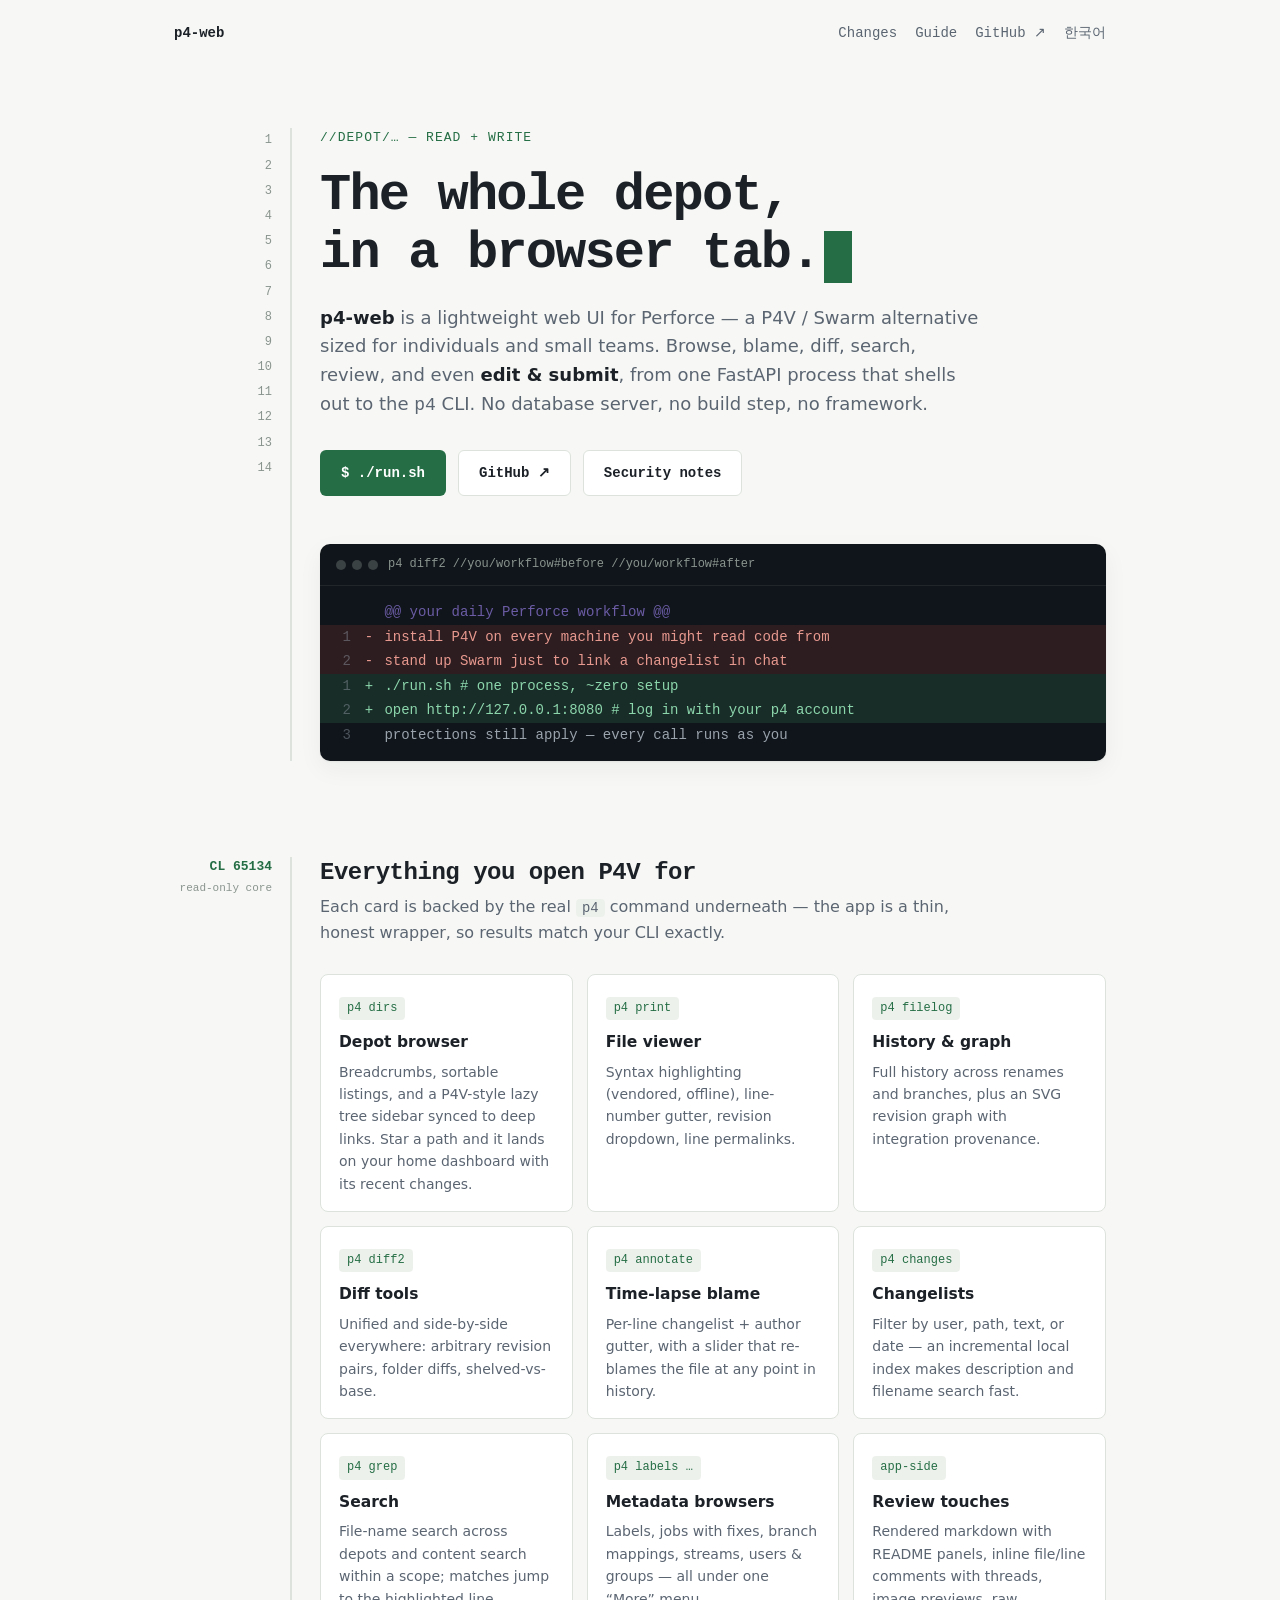
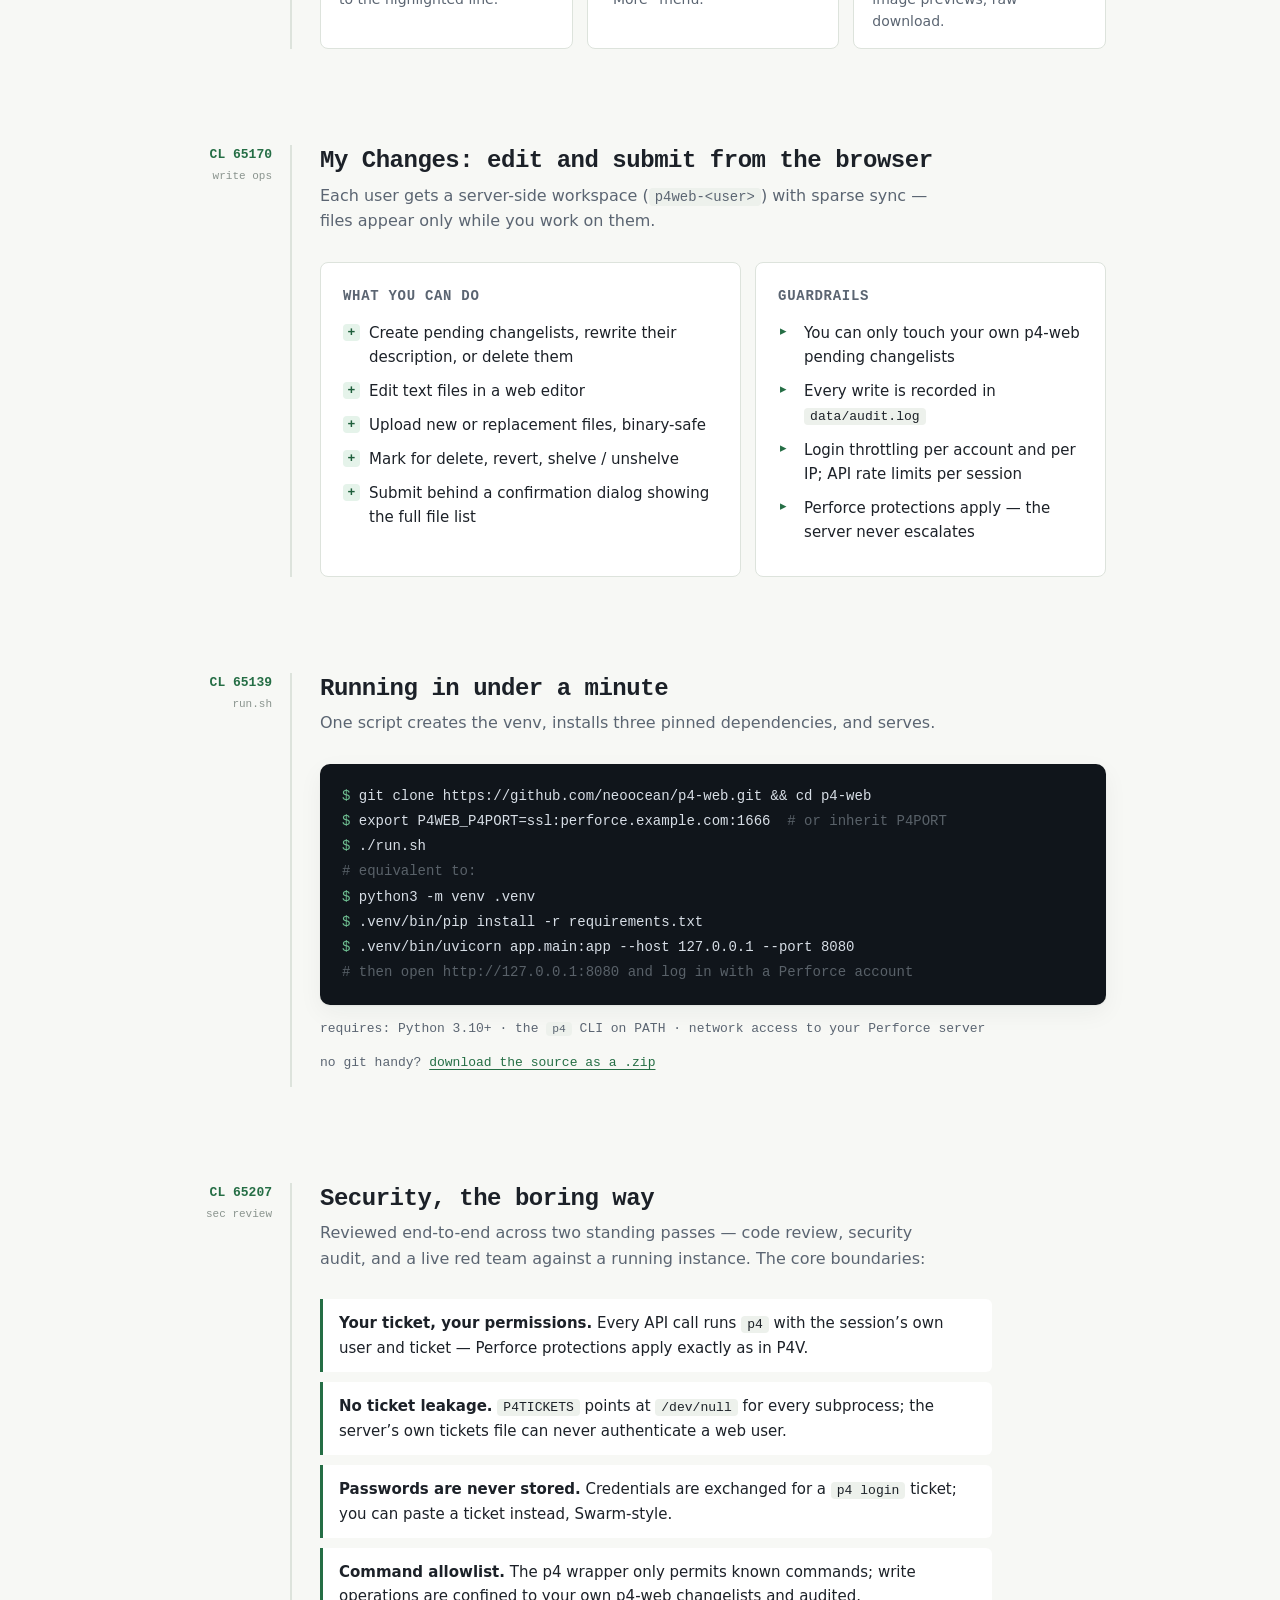
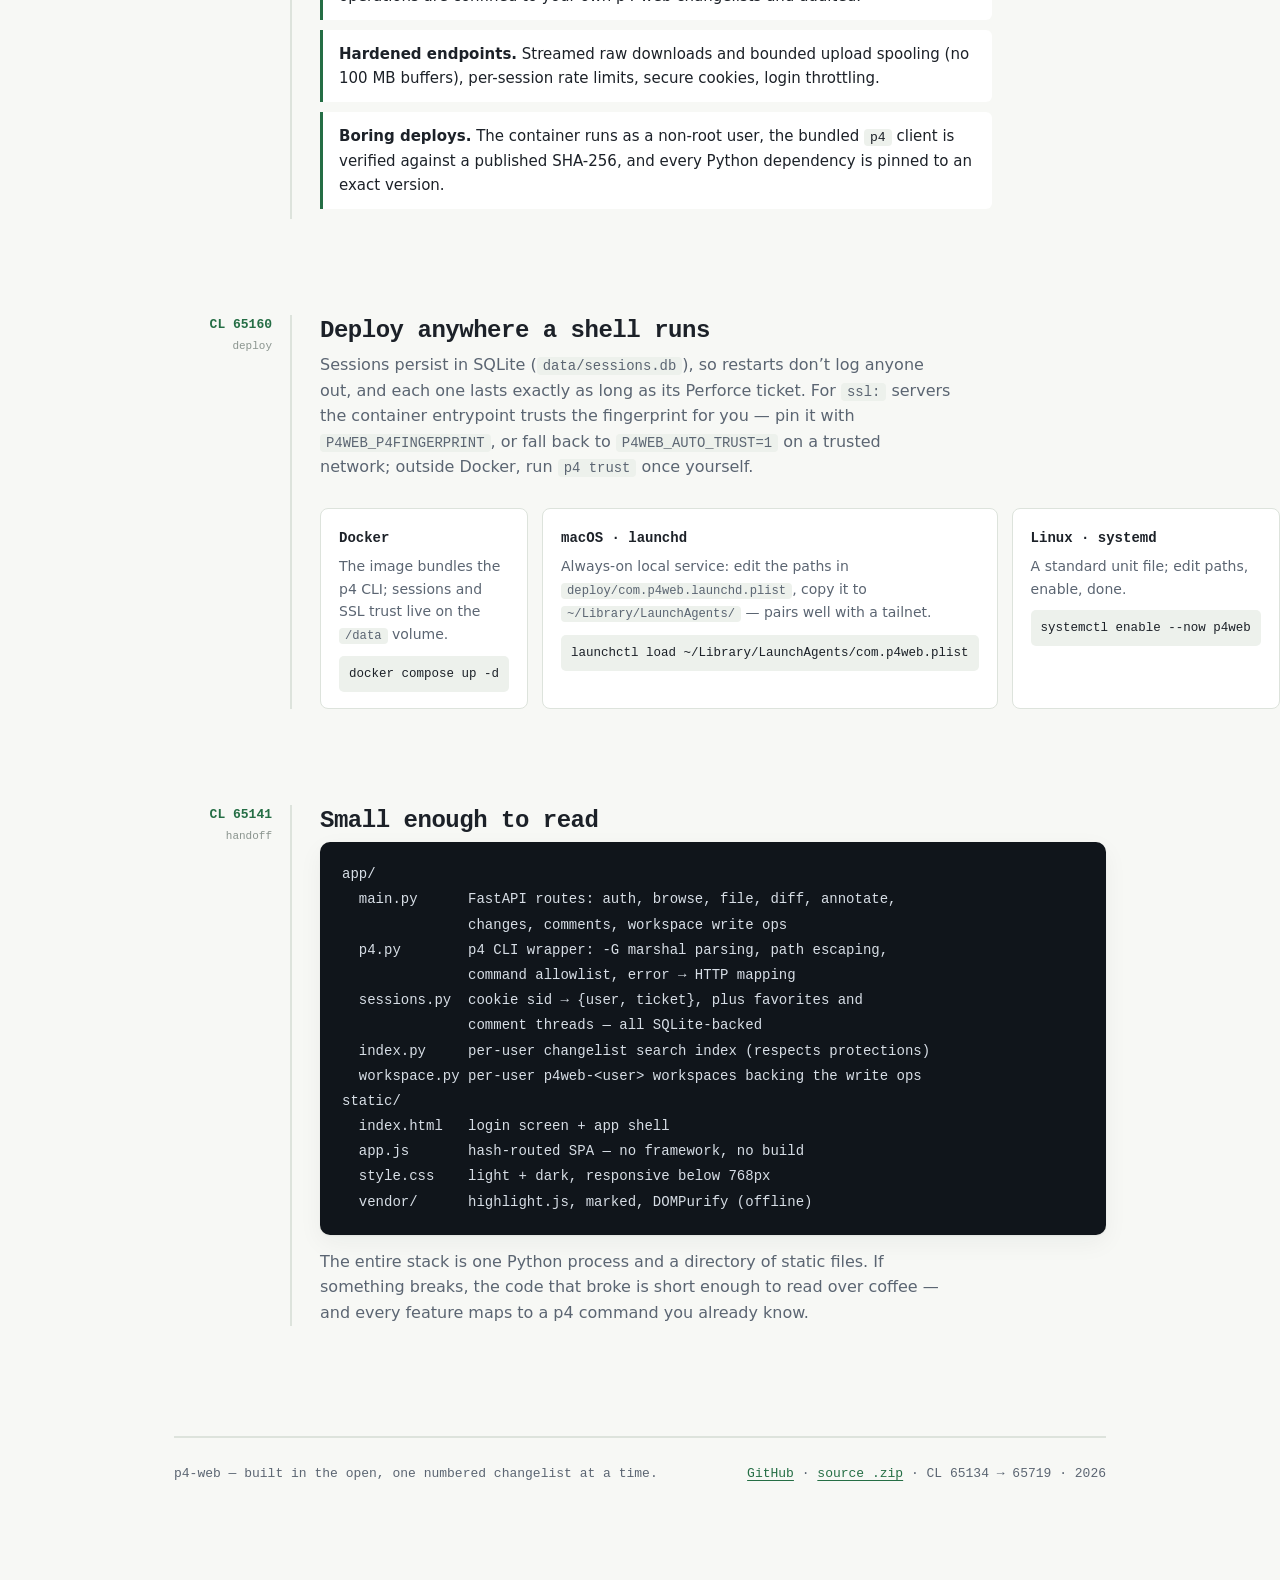
==== docs/index.html @ 72057f03 "Site: correct stale deployment and feature claims (p4 CL 65723) An audit of docs/ against the code f" ====
<!doctype html>
<html lang="en">
<head>
<meta charset="utf-8">
<meta name="viewport" content="width=device-width, initial-scale=1">
<meta name="description" content="p4-web: a lightweight read+write web UI for Perforce - a P4V / Swarm alternative for individuals and small teams.">
<title>p4-web — the whole depot in a browser tab</title>
<link rel="alternate" hreflang="en" href="https://p4-web.woojinkim.org/index.html">
<link rel="alternate" hreflang="ko" href="https://p4-web.woojinkim.org/ko/index.html">
<script>
(function () {
  var here = "en";
  var file = location.pathname.split("/").pop() || "index.html";
  var pref = null;
  try { pref = localStorage.getItem("p4webLang"); } catch (e) {}
  var nav = ((navigator.languages && navigator.languages[0]) || navigator.language || "").toLowerCase();
  var want = pref || (nav.indexOf("ko") === 0 ? "ko" : "en");
  if (want !== here) location.replace("./ko/" + file + location.hash);
  document.addEventListener("DOMContentLoaded", function () {
    var a = document.getElementById("lang-switch");
    if (a) a.addEventListener("click", function () {
      try { localStorage.setItem("p4webLang", a.dataset.lang); } catch (e) {}
    });
  });
})();
</script>
<style>
  :root {
    --bg: #F7F8F5;
    --panel: #FFFFFF;
    --panel-deep: #10151B;
    --panel-deep-ink: #D7DEE6;
    --ink: #1C2128;
    --muted: #5B6572;
    --faint: #8A948E;
    --line: #DDE3DC;
    --accent: #256E45;
    --accent-ink: #FFFFFF;
    --add-bg: #E5F3EA;
    --add-ink: #1E5E3B;
    --del-bg: #FBEAE8;
    --del-ink: #A33328;
    --hunk-ink: #6B5CA5;
    --chip-bg: #EDF1EC;
    --shadow: 0 1px 2px rgba(28,33,40,.06), 0 8px 24px rgba(28,33,40,.05);
    --mono: "SF Mono", "Cascadia Code", "JetBrains Mono", Menlo, Consolas, "Liberation Mono", monospace;
    --sans: system-ui, "Segoe UI", Roboto, "Helvetica Neue", Arial, sans-serif;
  }
  @media (prefers-color-scheme: dark) {
    :root {
      --bg: #12161B;
      --panel: #181E25;
      --panel-deep: #0C1015;
      --panel-deep-ink: #C9D2DB;
      --ink: #E6EAEE;
      --muted: #9AA6B2;
      --faint: #6C7883;
      --line: #29323C;
      --accent: #52B383;
      --accent-ink: #0C1512;
      --add-bg: #17301F;
      --add-ink: #7CCB9F;
      --del-bg: #391D19;
      --del-ink: #E08A80;
      --hunk-ink: #A99BD6;
      --chip-bg: #1F2831;
      --shadow: 0 1px 2px rgba(0,0,0,.4), 0 8px 24px rgba(0,0,0,.35);
    }
  }
  :root[data-theme="light"] {
    --bg: #F7F8F5;
    --panel: #FFFFFF;
    --panel-deep: #10151B;
    --panel-deep-ink: #D7DEE6;
    --ink: #1C2128;
    --muted: #5B6572;
    --faint: #8A948E;
    --line: #DDE3DC;
    --accent: #256E45;
    --accent-ink: #FFFFFF;
    --add-bg: #E5F3EA;
    --add-ink: #1E5E3B;
    --del-bg: #FBEAE8;
    --del-ink: #A33328;
    --hunk-ink: #6B5CA5;
    --chip-bg: #EDF1EC;
    --shadow: 0 1px 2px rgba(28,33,40,.06), 0 8px 24px rgba(28,33,40,.05);
  }
  :root[data-theme="dark"] {
    --bg: #12161B;
    --panel: #181E25;
    --panel-deep: #0C1015;
    --panel-deep-ink: #C9D2DB;
    --ink: #E6EAEE;
    --muted: #9AA6B2;
    --faint: #6C7883;
    --line: #29323C;
    --accent: #52B383;
    --accent-ink: #0C1512;
    --add-bg: #17301F;
    --add-ink: #7CCB9F;
    --del-bg: #391D19;
    --del-ink: #E08A80;
    --hunk-ink: #A99BD6;
    --chip-bg: #1F2831;
    --shadow: 0 1px 2px rgba(0,0,0,.4), 0 8px 24px rgba(0,0,0,.35);
  }

  * { box-sizing: border-box; }
  html { scroll-behavior: smooth; }
  @media (prefers-reduced-motion: reduce) {
    html { scroll-behavior: auto; }
    * { transition: none !important; animation: none !important; }
  }
  body {
    margin: 0;
    background: var(--bg);
    color: var(--ink);
    font-family: var(--sans);
    font-size: 16px;
    line-height: 1.6;
    -webkit-font-smoothing: antialiased;
  }
  a { color: var(--accent); text-decoration-thickness: 1px; text-underline-offset: 3px; }
  a:focus-visible, button:focus-visible {
    outline: 2px solid var(--accent);
    outline-offset: 3px;
    border-radius: 2px;
  }
  code, pre, .mono { font-family: var(--mono); }

  .page {
    max-width: 980px;
    margin: 0 auto;
    padding: 0 24px 96px;
  }

  /* ---- site nav ---- */
  .sitenav {
    display: flex;
    justify-content: space-between;
    align-items: baseline;
    gap: 16px;
    padding: 22px 0 0;
    font-family: var(--mono);
    font-size: 14px;
  }
  .sitenav .brand { font-weight: 700; color: var(--ink); text-decoration: none; }
  .sitenav-links { display: flex; gap: 18px; flex-wrap: wrap; }
  .sitenav-links a { color: var(--muted); text-decoration: none; }
  .sitenav-links a:hover { color: var(--accent); }

  /* ---- section scaffold: CL gutter + content, like a file view ---- */
  section.cl {
    display: grid;
    grid-template-columns: 118px 1fr;
    gap: 28px;
    margin-top: 96px;
  }
  .gutter {
    border-right: 2px solid var(--line);
    padding-right: 18px;
    text-align: right;
  }
  .gutter .clno {
    font-family: var(--mono);
    font-size: 13px;
    color: var(--accent);
    font-weight: 600;
    white-space: nowrap;
  }
  .gutter .clmeta {
    font-family: var(--mono);
    font-size: 11px;
    color: var(--faint);
    margin-top: 2px;
    white-space: nowrap;
  }
  .content { min-width: 0; }
  h2 {
    font-family: var(--mono);
    font-size: 24px;
    line-height: 1.3;
    letter-spacing: -0.02em;
    margin: 0 0 6px;
    text-wrap: balance;
  }
  .kicker {
    color: var(--muted);
    max-width: 62ch;
    margin: 0 0 28px;
  }
  @media (max-width: 720px) {
    section.cl { grid-template-columns: 1fr; gap: 10px; margin-top: 72px; }
    .gutter {
      border-right: 0;
      border-bottom: 2px solid var(--line);
      padding: 0 0 8px;
      text-align: left;
      display: flex;
      gap: 12px;
      align-items: baseline;
    }
    .gutter .clmeta { margin-top: 0; }
  }

  /* ---- hero ---- */
  header.hero {
    padding-top: 84px;
    display: grid;
    grid-template-columns: 118px 1fr;
    gap: 28px;
  }
  header.hero > div { min-width: 0; }
  @media (max-width: 720px) {
    header.hero { grid-template-columns: 1fr; padding-top: 56px; }
    .hero-gutter { display: none; }
  }
  .hero-gutter {
    border-right: 2px solid var(--line);
    padding-right: 18px;
    text-align: right;
    font-family: var(--mono);
    font-size: 12px;
    color: var(--faint);
    line-height: 2.1;
    user-select: none;
  }
  .eyebrow {
    font-family: var(--mono);
    font-size: 13px;
    letter-spacing: 0.08em;
    text-transform: uppercase;
    color: var(--accent);
    margin: 0 0 18px;
  }
  h1 {
    font-family: var(--mono);
    font-weight: 700;
    font-size: clamp(30px, 5.4vw, 52px);
    line-height: 1.12;
    letter-spacing: -0.035em;
    margin: 0 0 20px;
    text-wrap: balance;
  }
  h1 .cursor {
    display: inline-block;
    width: 0.55em;
    height: 1em;
    background: var(--accent);
    vertical-align: text-bottom;
    margin-left: 4px;
    animation: blink 1.2s steps(1) infinite;
  }
  @keyframes blink { 50% { opacity: 0; } }
  .lede {
    font-size: 18px;
    color: var(--muted);
    max-width: 58ch;
    margin: 0 0 30px;
  }
  .lede strong { color: var(--ink); font-weight: 600; }
  .cta-row { display: flex; gap: 12px; flex-wrap: wrap; margin-bottom: 48px; }
  .btn {
    display: inline-block;
    font-family: var(--mono);
    font-size: 14px;
    font-weight: 600;
    padding: 11px 20px;
    border-radius: 6px;
    text-decoration: none;
    border: 1.5px solid transparent;
    transition: transform .12s ease, box-shadow .12s ease;
  }
  .btn:hover { transform: translateY(-1px); box-shadow: var(--shadow); }
  .btn-primary { background: var(--accent); color: var(--accent-ink); }
  .btn-ghost { border-color: var(--line); color: var(--ink); background: var(--panel); }

  /* ---- diff panel (hero thesis) ---- */
  .diff-panel {
    background: var(--panel-deep);
    color: var(--panel-deep-ink);
    border-radius: 10px;
    box-shadow: var(--shadow);
    overflow: hidden;
    font-family: var(--mono);
    font-size: 14px;
    line-height: 1.75;
  }
  .diff-title {
    display: flex;
    align-items: center;
    gap: 10px;
    padding: 10px 16px;
    font-size: 12px;
    color: var(--faint);
    border-bottom: 1px solid rgba(255,255,255,.07);
  }
  .diff-title .dots { display: flex; gap: 6px; }
  .diff-title .dots span {
    width: 10px; height: 10px; border-radius: 50%;
    background: currentColor; opacity: .35;
  }
  .diff-body { padding: 14px 0; overflow-x: auto; }
  .diff-body .row {
    display: grid;
    grid-template-columns: 3.2em 1.4em 1fr;
    min-width: max-content;
    padding-right: 20px;
  }
  .diff-body .ln {
    color: rgba(150,160,170,.45);
    text-align: right;
    padding-right: 1em;
    user-select: none;
  }
  .diff-body .sign { user-select: none; }
  .row.hunk { color: var(--hunk-ink); }
  .row.hunk .ln { visibility: hidden; }
  .row.del { background: rgba(200,70,55,.16); color: #E8998F; }
  .row.add { background: rgba(70,180,120,.14); color: #8CD6AC; }
  .row.ctx { color: rgba(200,210,220,.75); }

  /* ---- feature grid ---- */
  .grid {
    display: grid;
    grid-template-columns: repeat(3, 1fr);
    gap: 14px;
  }
  @media (max-width: 860px) { .grid { grid-template-columns: repeat(2, 1fr); } }
  @media (max-width: 560px) { .grid { grid-template-columns: 1fr; } }
  .card {
    background: var(--panel);
    border: 1px solid var(--line);
    border-radius: 8px;
    padding: 18px 18px 16px;
    transition: transform .12s ease, box-shadow .12s ease;
  }
  .card:hover { transform: translateY(-2px); box-shadow: var(--shadow); }
  .card .cmd {
    font-family: var(--mono);
    font-size: 12px;
    color: var(--accent);
    background: var(--chip-bg);
    display: inline-block;
    padding: 2px 8px;
    border-radius: 4px;
    margin-bottom: 10px;
  }
  .card h3 { font-size: 15.5px; margin: 0 0 6px; font-weight: 650; }
  .card p { font-size: 14px; color: var(--muted); margin: 0; }

  /* ---- write ops split ---- */
  .split {
    display: grid;
    grid-template-columns: 1.2fr 1fr;
    gap: 14px;
    align-items: stretch;
  }
  @media (max-width: 720px) { .split { grid-template-columns: 1fr; } }
  .pane {
    background: var(--panel);
    border: 1px solid var(--line);
    border-radius: 8px;
    padding: 22px;
  }
  .pane h3 {
    font-family: var(--mono);
    font-size: 14px;
    letter-spacing: 0.05em;
    text-transform: uppercase;
    color: var(--muted);
    margin: 0 0 14px;
  }
  ul.checks, ul.locks { list-style: none; margin: 0; padding: 0; }
  ul.checks li, ul.locks li {
    padding-left: 26px;
    position: relative;
    margin-bottom: 10px;
    font-size: 15px;
  }
  ul.checks li::before {
    content: "+";
    position: absolute; left: 0; top: 0;
    font-family: var(--mono);
    font-weight: 700;
    color: var(--add-ink);
    background: var(--add-bg);
    width: 17px; height: 17px;
    border-radius: 4px;
    text-align: center;
    line-height: 17px;
    font-size: 13px;
    margin-top: 3px;
  }
  ul.locks li::before {
    content: "▸";
    position: absolute; left: 2px; top: 0;
    color: var(--accent);
    font-size: 13px;
  }
  ul.checks li code, ul.locks li code, .content p code, .sec-list li code {
    background: var(--chip-bg);
    padding: 1px 6px;
    border-radius: 4px;
    font-size: 0.87em;
  }

  /* ---- quickstart ---- */
  pre.term {
    background: var(--panel-deep);
    color: var(--panel-deep-ink);
    border-radius: 10px;
    box-shadow: var(--shadow);
    padding: 20px 22px;
    font-size: 14px;
    line-height: 1.8;
    overflow-x: auto;
    margin: 0 0 14px;
  }
  pre.term .p { color: #6FBF92; user-select: none; }
  pre.term .c { color: rgba(150,160,170,.55); }
  .reqline {
    font-family: var(--mono);
    font-size: 13px;
    color: var(--muted);
  }

  /* ---- security ---- */
  ul.sec-list { list-style: none; margin: 0; padding: 0; max-width: 66ch; }
  ul.sec-list li {
    border-left: 3px solid var(--accent);
    background: var(--panel);
    border-radius: 0 6px 6px 0;
    padding: 12px 16px;
    margin-bottom: 10px;
    font-size: 15px;
  }
  ul.sec-list li strong { font-weight: 650; }

  /* ---- deploy ---- */
  .deploy { display: grid; grid-template-columns: repeat(3, 1fr); gap: 14px; }
  @media (max-width: 720px) { .deploy { grid-template-columns: 1fr; } }
  .deploy .card h3 { font-family: var(--mono); font-size: 14px; }
  .deploy .card code.one {
    display: block;
    margin-top: 10px;
    background: var(--chip-bg);
    padding: 8px 10px;
    border-radius: 5px;
    font-size: 12.5px;
    overflow-x: auto;
    white-space: nowrap;
  }

  /* ---- architecture ---- */
  .arch-note { max-width: 62ch; color: var(--muted); margin: 14px 0 0; }

  /* ---- footer ---- */
  footer {
    margin-top: 110px;
    border-top: 2px solid var(--line);
    padding-top: 26px;
    display: flex;
    justify-content: space-between;
    gap: 16px;
    flex-wrap: wrap;
    font-family: var(--mono);
    font-size: 13px;
    color: var(--muted);
  }
</style>
<!-- Matomo -->
<script>
  var _paq = window._paq = window._paq || [];
  /* tracker methods like "setCustomDimension" should be called before "trackPageView" */
  _paq.push(['trackPageView']);
  _paq.push(['enableLinkTracking']);
  (function() {
    var u="//matomo.woojinkim.org/";
    _paq.push(['setTrackerUrl', u+'matomo.php']);
    _paq.push(['setSiteId', '11']);
    var d=document, g=d.createElement('script'), s=d.getElementsByTagName('script')[0];
    g.async=true; g.src=u+'matomo.js'; s.parentNode.insertBefore(g,s);
  })();
</script>
<!-- End Matomo Code -->
</head>
<body>

<div class="page">

  <nav class="sitenav">
    <a class="brand" href="./">p4-web</a>
    <span class="sitenav-links">
      <a href="./changes.html">Changes</a>
      <a href="./guide.html">Guide</a>
      <a href="https://github.com/neoocean/p4-web">GitHub&nbsp;↗</a>
      <a href="./ko/index.html" id="lang-switch" data-lang="ko" lang="ko" hreflang="ko">한국어</a>
    </span>
  </nav>

  <header class="hero">
    <div class="hero-gutter" aria-hidden="true">
      1<br>2<br>3<br>4<br>5<br>6<br>7<br>8<br>9<br>10<br>11<br>12<br>13<br>14
    </div>
    <div>
      <p class="eyebrow">//depot/… — read + write</p>
      <h1>The whole depot,<br>in a browser tab.<span class="cursor"></span></h1>
      <p class="lede">
        <strong>p4-web</strong> is a lightweight web UI for Perforce — a P4V / Swarm
        alternative sized for individuals and small teams. Browse, blame, diff,
        search, review, and even <strong>edit &amp; submit</strong>, from one FastAPI
        process that shells out to the <code>p4</code> CLI. No database server,
        no build step, no framework.
      </p>
      <div class="cta-row">
        <a class="btn btn-primary" href="#quickstart">$ ./run.sh</a>
        <a class="btn btn-ghost" href="https://github.com/neoocean/p4-web">GitHub&nbsp;↗</a>
        <a class="btn btn-ghost" href="#security">Security notes</a>
      </div>

      <div class="diff-panel" aria-label="Diff of your Perforce workflow, before and after p4-web">
        <div class="diff-title">
          <span class="dots"><span></span><span></span><span></span></span>
          p4 diff2 //you/workflow#before //you/workflow#after
        </div>
        <div class="diff-body">
          <div class="row hunk"><span class="ln">·</span><span class="sign"></span><span>@@ your daily Perforce workflow @@</span></div>
          <div class="row del"><span class="ln">1</span><span class="sign">-</span><span>install P4V on every machine you might read code from</span></div>
          <div class="row del"><span class="ln">2</span><span class="sign">-</span><span>stand up Swarm just to link a changelist in chat</span></div>
          <div class="row add"><span class="ln">1</span><span class="sign">+</span><span>./run.sh                      # one process, ~zero setup</span></div>
          <div class="row add"><span class="ln">2</span><span class="sign">+</span><span>open http://127.0.0.1:8080    # log in with your p4 account</span></div>
          <div class="row ctx"><span class="ln">3</span><span class="sign">&nbsp;</span><span>protections still apply — every call runs as you</span></div>
        </div>
      </div>
    </div>
  </header>

  <section class="cl" id="read">
    <div class="gutter">
      <div class="clno">CL 65134</div>
      <div class="clmeta">read-only core</div>
    </div>
    <div class="content">
      <h2>Everything you open P4V for</h2>
      <p class="kicker">Each card is backed by the real <code>p4</code> command underneath —
        the app is a thin, honest wrapper, so results match your CLI exactly.</p>
      <div class="grid">
        <div class="card"><span class="cmd">p4 dirs</span><h3>Depot browser</h3><p>Breadcrumbs, sortable listings, and a P4V-style lazy tree sidebar synced to deep links. Star a path and it lands on your home dashboard with its recent changes.</p></div>
        <div class="card"><span class="cmd">p4 print</span><h3>File viewer</h3><p>Syntax highlighting (vendored, offline), line-number gutter, revision dropdown, line permalinks.</p></div>
        <div class="card"><span class="cmd">p4 filelog</span><h3>History &amp; graph</h3><p>Full history across renames and branches, plus an SVG revision graph with integration provenance.</p></div>
        <div class="card"><span class="cmd">p4 diff2</span><h3>Diff tools</h3><p>Unified and side-by-side everywhere: arbitrary revision pairs, folder diffs, shelved-vs-base.</p></div>
        <div class="card"><span class="cmd">p4 annotate</span><h3>Time-lapse blame</h3><p>Per-line changelist + author gutter, with a slider that re-blames the file at any point in history.</p></div>
        <div class="card"><span class="cmd">p4 changes</span><h3>Changelists</h3><p>Filter by user, path, text, or date — an incremental local index makes description and filename search fast.</p></div>
        <div class="card"><span class="cmd">p4 grep</span><h3>Search</h3><p>File-name search across depots and content search within a scope; matches jump to the highlighted line.</p></div>
        <div class="card"><span class="cmd">p4 labels …</span><h3>Metadata browsers</h3><p>Labels, jobs with fixes, branch mappings, streams, users &amp; groups — all under one “More” menu.</p></div>
        <div class="card"><span class="cmd">app-side</span><h3>Review touches</h3><p>Rendered markdown with README panels, inline file/line comments with threads, image previews, raw download.</p></div>
      </div>
    </div>
  </section>

  <section class="cl" id="write">
    <div class="gutter">
      <div class="clno">CL 65170</div>
      <div class="clmeta">write ops</div>
    </div>
    <div class="content">
      <h2>My Changes: edit and submit from the browser</h2>
      <p class="kicker">Each user gets a server-side workspace (<code>p4web-&lt;user&gt;</code>) with
        sparse sync — files appear only while you work on them.</p>
      <div class="split">
        <div class="pane">
          <h3>What you can do</h3>
          <ul class="checks">
            <li>Create pending changelists, rewrite their description, or delete them</li>
            <li>Edit text files in a web editor</li>
            <li>Upload new or replacement files, binary-safe</li>
            <li>Mark for delete, revert, shelve / unshelve</li>
            <li>Submit behind a confirmation dialog showing the full file list</li>
          </ul>
        </div>
        <div class="pane">
          <h3>Guardrails</h3>
          <ul class="locks">
            <li>You can only touch your own p4-web pending changelists</li>
            <li>Every write is recorded in <code>data/audit.log</code></li>
            <li>Login throttling per account and per IP; API rate limits per session</li>
            <li>Perforce protections apply — the server never escalates</li>
          </ul>
        </div>
      </div>
    </div>
  </section>

  <section class="cl" id="quickstart">
    <div class="gutter">
      <div class="clno">CL 65139</div>
      <div class="clmeta">run.sh</div>
    </div>
    <div class="content">
      <h2>Running in under a minute</h2>
      <p class="kicker">One script creates the venv, installs three pinned dependencies, and serves.</p>
      <pre class="term"><span class="p">$</span> git clone https://github.com/neoocean/p4-web.git &amp;&amp; cd p4-web
<span class="p">$</span> export P4WEB_P4PORT=ssl:perforce.example.com:1666  <span class="c"># or inherit P4PORT</span>
<span class="p">$</span> ./run.sh
<span class="c"># equivalent to:</span>
<span class="p">$</span> python3 -m venv .venv
<span class="p">$</span> .venv/bin/pip install -r requirements.txt
<span class="p">$</span> .venv/bin/uvicorn app.main:app --host 127.0.0.1 --port 8080
<span class="c"># then open http://127.0.0.1:8080 and log in with a Perforce account</span></pre>
      <p class="reqline">requires: Python 3.10+ · the <code>p4</code> CLI on PATH · network access to your Perforce server</p>
      <p class="reqline">no git handy? <a href="https://github.com/neoocean/p4-web/archive/refs/heads/main.zip">download the source as a .zip</a></p>
    </div>
  </section>

  <section class="cl" id="security">
    <div class="gutter">
      <div class="clno">CL 65207</div>
      <div class="clmeta">sec review</div>
    </div>
    <div class="content">
      <h2>Security, the boring way</h2>
      <p class="kicker">Reviewed end-to-end across two standing passes — code review, security
        audit, and a live red team against a running instance. The core boundaries:</p>
      <ul class="sec-list">
        <li><strong>Your ticket, your permissions.</strong> Every API call runs <code>p4</code> with the session’s own user and ticket — Perforce protections apply exactly as in P4V.</li>
        <li><strong>No ticket leakage.</strong> <code>P4TICKETS</code> points at <code>/dev/null</code> for every subprocess; the server’s own tickets file can never authenticate a web user.</li>
        <li><strong>Passwords are never stored.</strong> Credentials are exchanged for a <code>p4 login</code> ticket; you can paste a ticket instead, Swarm-style.</li>
        <li><strong>Command allowlist.</strong> The p4 wrapper only permits known commands; write operations are confined to your own p4-web changelists and audited.</li>
        <li><strong>Hardened endpoints.</strong> Streamed raw downloads and bounded upload spooling (no 100&nbsp;MB buffers), per-session rate limits, secure cookies, login throttling.</li>
        <li><strong>Boring deploys.</strong> The container runs as a non-root user, the bundled <code>p4</code> client is verified against a published SHA-256, and every Python dependency is pinned to an exact version.</li>
      </ul>
    </div>
  </section>

  <section class="cl" id="deploy">
    <div class="gutter">
      <div class="clno">CL 65160</div>
      <div class="clmeta">deploy</div>
    </div>
    <div class="content">
      <h2>Deploy anywhere a shell runs</h2>
      <p class="kicker">Sessions persist in SQLite (<code>data/sessions.db</code>), so restarts
        don’t log anyone out, and each one lasts exactly as long as its Perforce
        ticket. For <code>ssl:</code> servers the container entrypoint trusts the
        fingerprint for you — pin it with <code>P4WEB_P4FINGERPRINT</code>, or fall
        back to <code>P4WEB_AUTO_TRUST=1</code> on a trusted network; outside Docker,
        run <code>p4 trust</code> once yourself.</p>
      <div class="deploy">
        <div class="card"><h3>Docker</h3><p>The image bundles the p4 CLI; sessions and SSL trust live on the <code>/data</code> volume.</p><code class="one">docker compose up -d</code></div>
        <div class="card"><h3>macOS · launchd</h3><p>Always-on local service: edit the paths in <code>deploy/com.p4web.launchd.plist</code>, copy it to <code>~/Library/LaunchAgents/</code> — pairs well with a tailnet.</p><code class="one">launchctl load ~/Library/LaunchAgents/com.p4web.plist</code></div>
        <div class="card"><h3>Linux · systemd</h3><p>A standard unit file; edit paths, enable, done.</p><code class="one">systemctl enable --now p4web</code></div>
      </div>
    </div>
  </section>

  <section class="cl" id="arch">
    <div class="gutter">
      <div class="clno">CL 65141</div>
      <div class="clmeta">handoff</div>
    </div>
    <div class="content">
      <h2>Small enough to read</h2>
      <pre class="term">app/
  main.py      FastAPI routes: auth, browse, file, diff, annotate,
               changes, comments, workspace write ops
  p4.py        p4 CLI wrapper: -G marshal parsing, path escaping,
               command allowlist, error → HTTP mapping
  sessions.py  cookie sid → {user, ticket}, plus favorites and
               comment threads — all SQLite-backed
  index.py     per-user changelist search index (respects protections)
  workspace.py per-user p4web-&lt;user&gt; workspaces backing the write ops
static/
  index.html   login screen + app shell
  app.js       hash-routed SPA — no framework, no build
  style.css    light + dark, responsive below 768px
  vendor/      highlight.js, marked, DOMPurify (offline)</pre>
      <p class="arch-note">The entire stack is one Python process and a directory of static
        files. If something breaks, the code that broke is short enough to read over coffee —
        and every feature maps to a p4 command you already know.</p>
    </div>
  </section>

  <footer>
    <span>p4-web — built in the open, one numbered changelist at a time.</span>
    <span><a href="https://github.com/neoocean/p4-web">GitHub</a> · <a href="https://github.com/neoocean/p4-web/archive/refs/heads/main.zip">source .zip</a> · CL 65134 → 65719 · 2026</span>
  </footer>

</div>
</body>
</html>
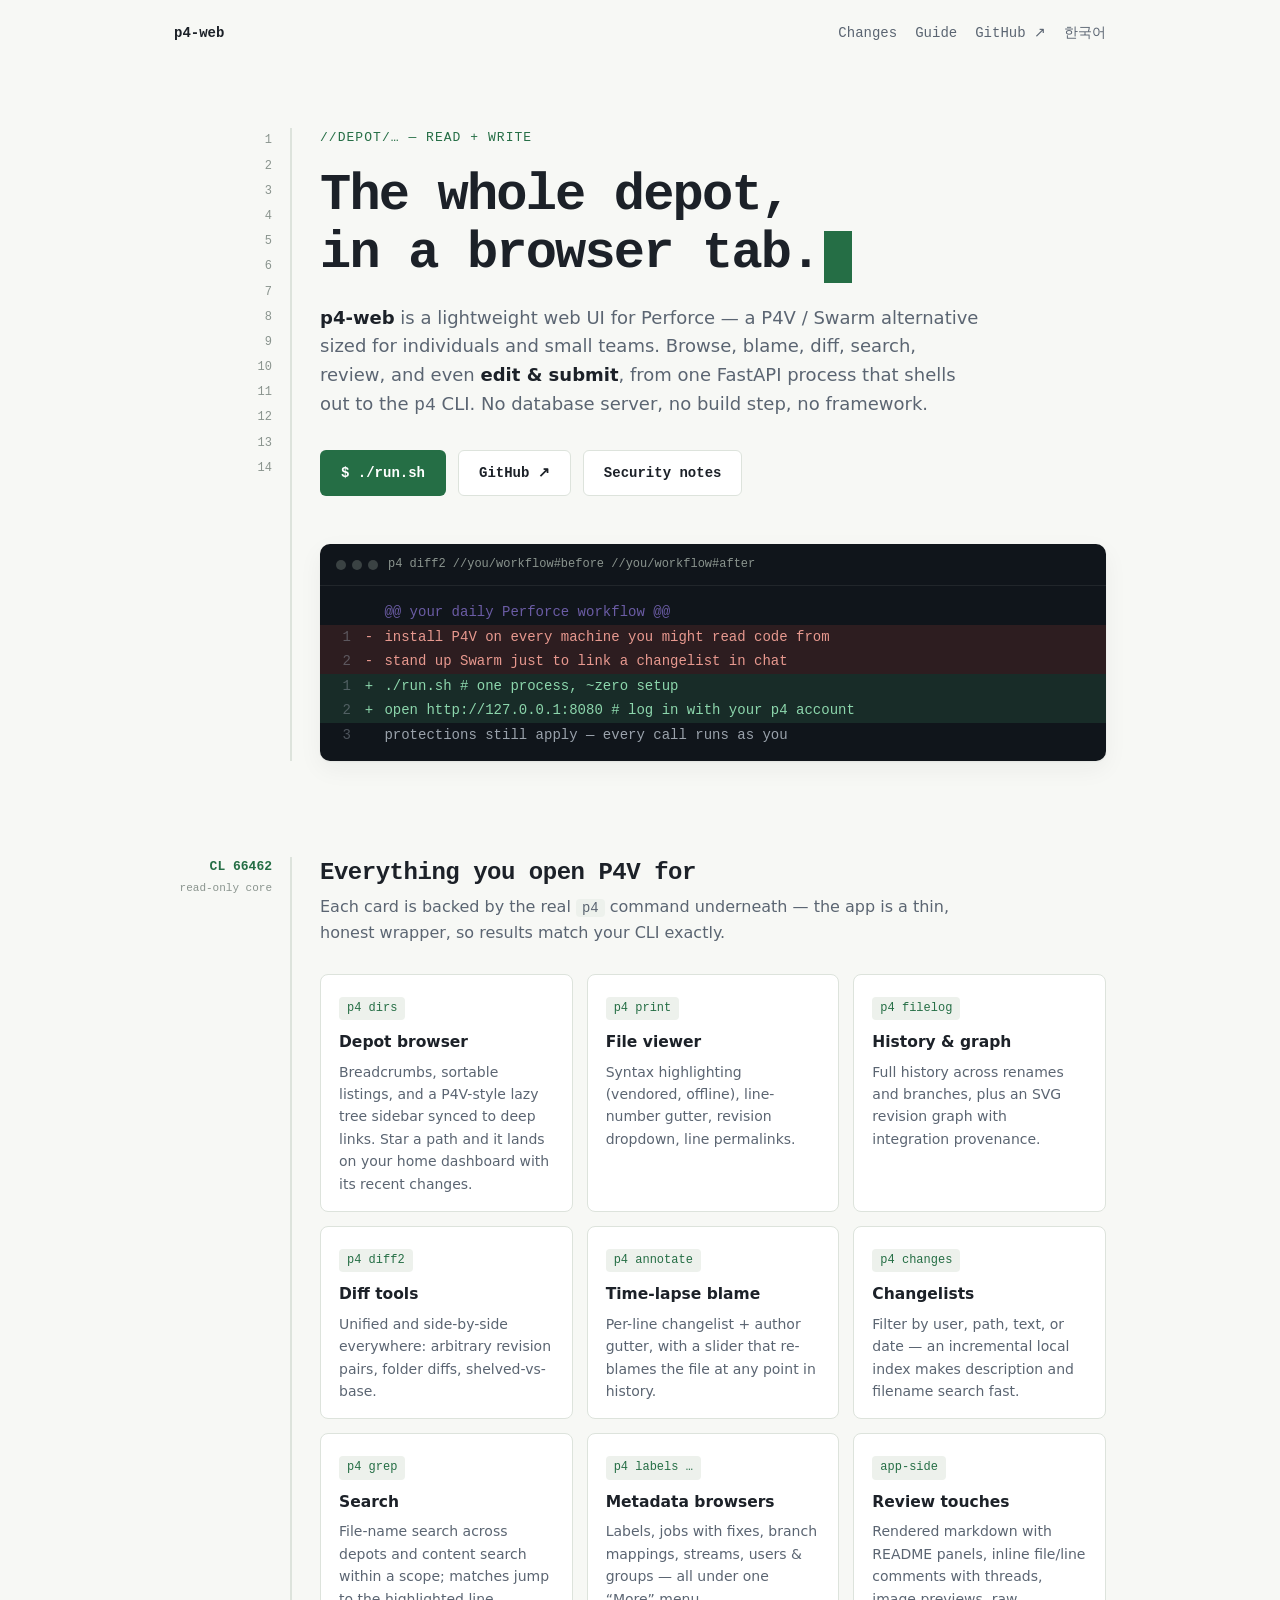
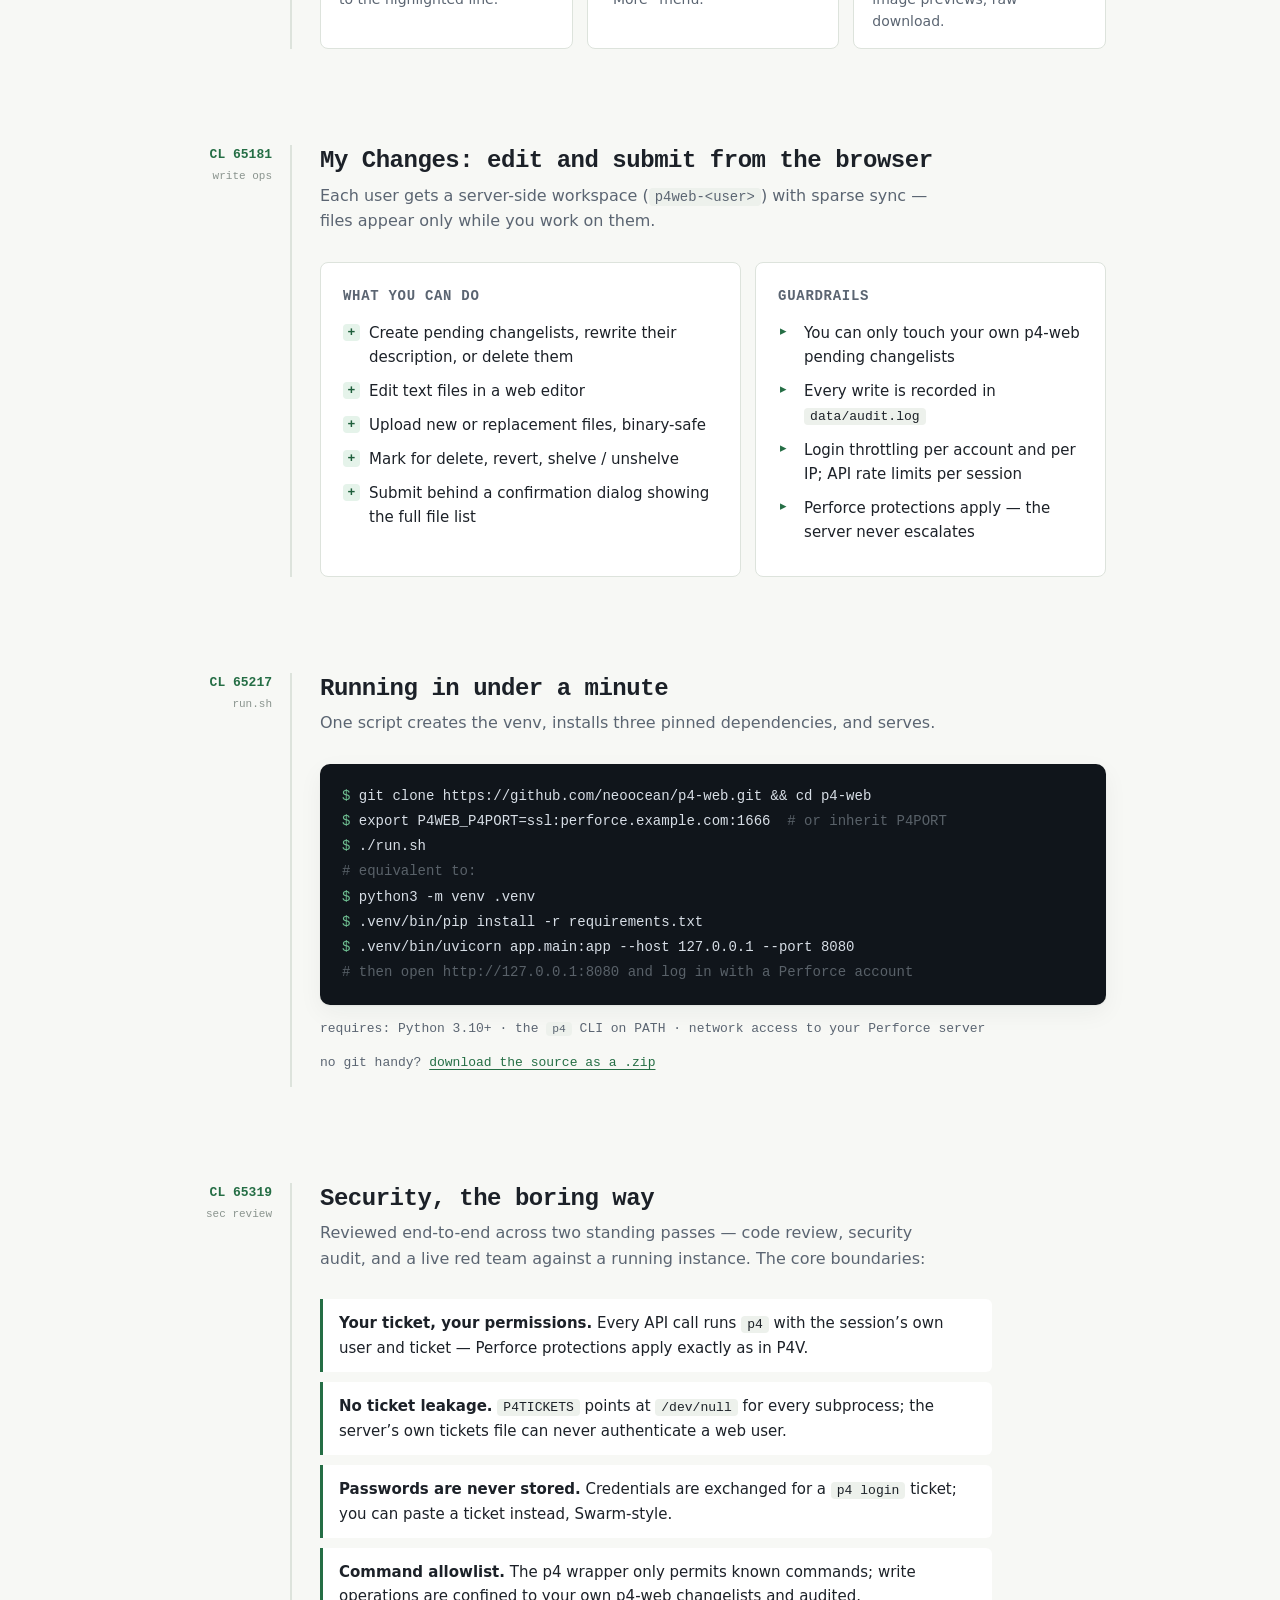
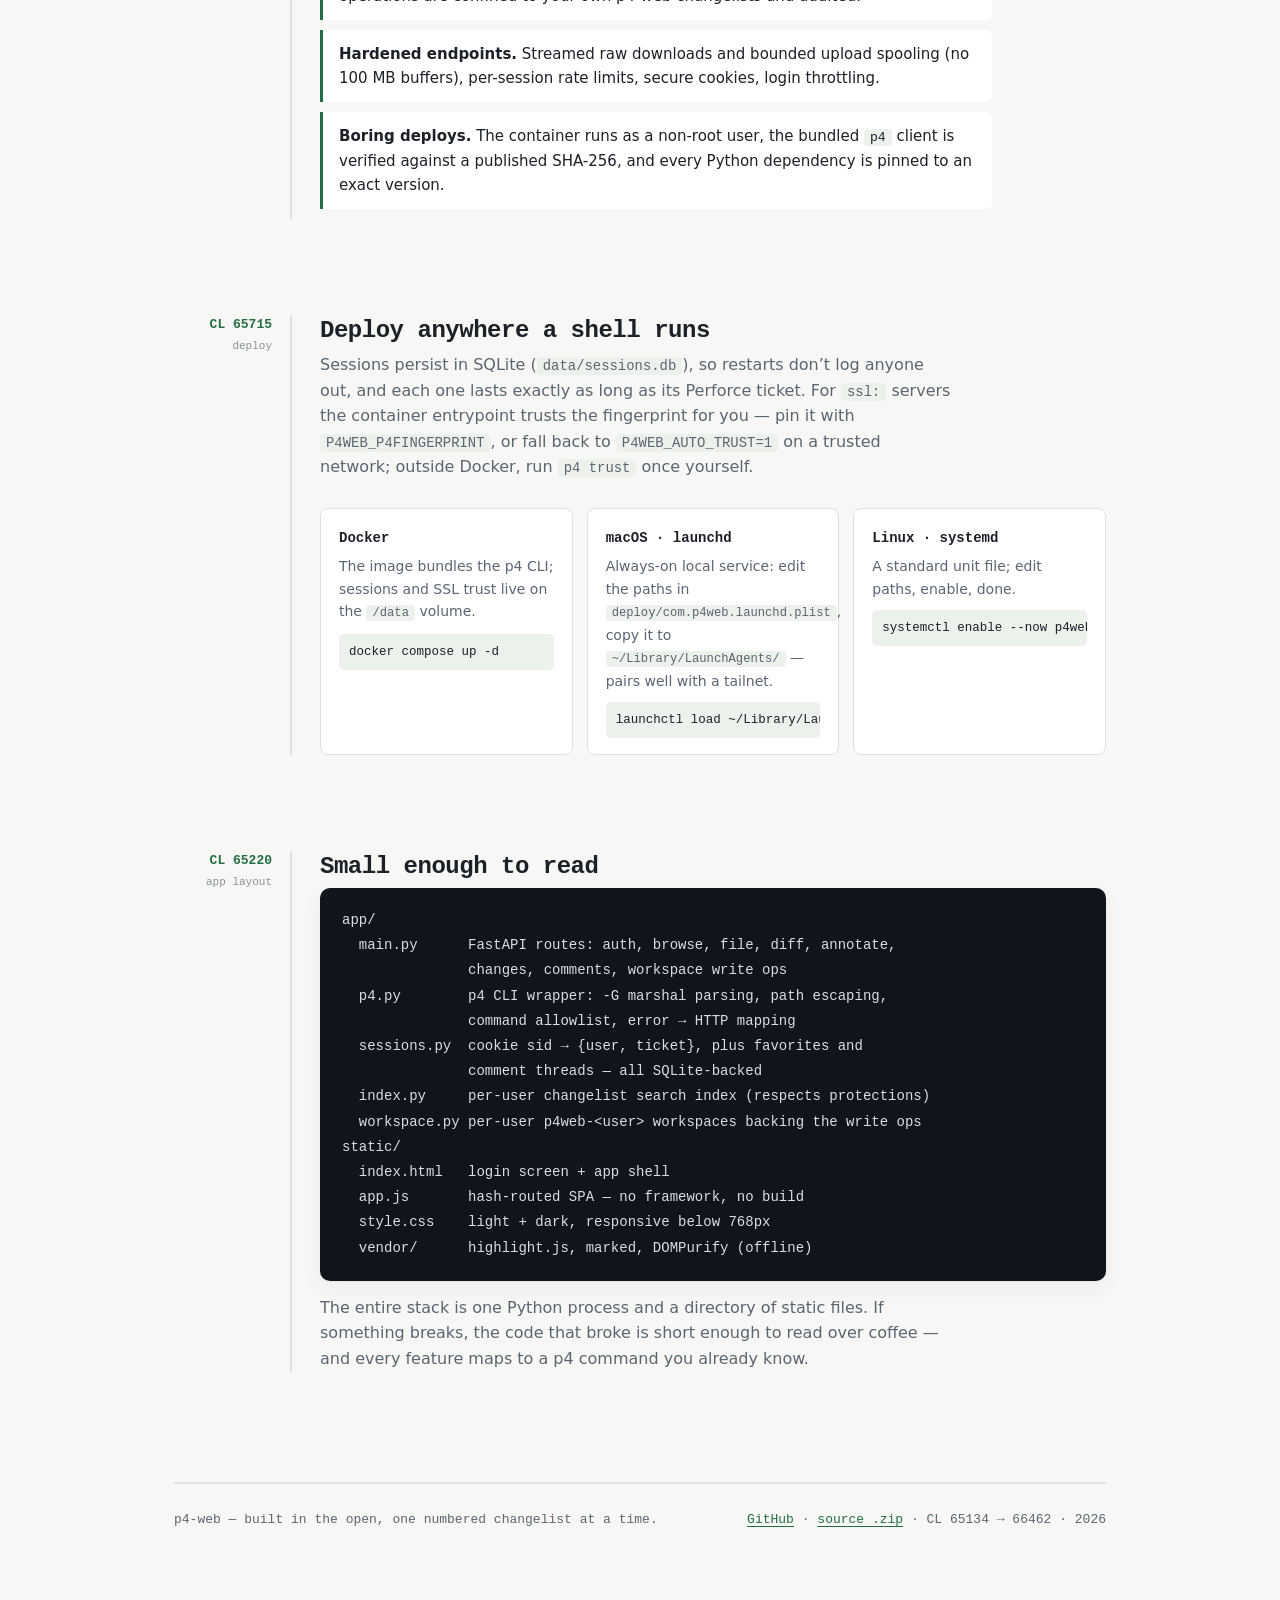
==== commit 1c31c0ca: "Site: fit the landing page on a phone; unified diffs on narrow screens - .deploy .card { min-width: " ====
--- a/docs/index.html
+++ b/docs/index.html
@@ -440,6 +440,10 @@
 
   /* ---- deploy ---- */
   .deploy { display: grid; grid-template-columns: repeat(3, 1fr); gap: 14px; }
+  /* A grid item defaults to min-width:auto, so the nowrap command line inside
+     each card stretched the card — and the whole page — past a phone screen.
+     The card holds its column; the command scrolls inside its own box. */
+  .deploy .card { min-width: 0; }
   @media (max-width: 720px) { .deploy { grid-template-columns: 1fr; } }
   .deploy .card h3 { font-family: var(--mono); font-size: 14px; }
   .deploy .card code.one {
@@ -539,7 +543,7 @@
 
   <section class="cl" id="read">
     <div class="gutter">
-      <div class="clno">CL 65134</div>
+      <div class="clno">CL 66462</div>
       <div class="clmeta">read-only core</div>
     </div>
     <div class="content">
@@ -562,7 +566,7 @@
 
   <section class="cl" id="write">
     <div class="gutter">
-      <div class="clno">CL 65170</div>
+      <div class="clno">CL 65181</div>
       <div class="clmeta">write ops</div>
     </div>
     <div class="content">
@@ -595,7 +599,7 @@
 
   <section class="cl" id="quickstart">
     <div class="gutter">
-      <div class="clno">CL 65139</div>
+      <div class="clno">CL 65217</div>
       <div class="clmeta">run.sh</div>
     </div>
     <div class="content">
@@ -616,7 +620,7 @@
 
   <section class="cl" id="security">
     <div class="gutter">
-      <div class="clno">CL 65207</div>
+      <div class="clno">CL 65319</div>
       <div class="clmeta">sec review</div>
     </div>
     <div class="content">
@@ -636,7 +640,7 @@
 
   <section class="cl" id="deploy">
     <div class="gutter">
-      <div class="clno">CL 65160</div>
+      <div class="clno">CL 65715</div>
       <div class="clmeta">deploy</div>
     </div>
     <div class="content">
@@ -657,8 +661,8 @@
 
   <section class="cl" id="arch">
     <div class="gutter">
-      <div class="clno">CL 65141</div>
-      <div class="clmeta">handoff</div>
+      <div class="clno">CL 65220</div>
+      <div class="clmeta">app layout</div>
     </div>
     <div class="content">
       <h2>Small enough to read</h2>
@@ -684,7 +688,7 @@
 
   <footer>
     <span>p4-web — built in the open, one numbered changelist at a time.</span>
-    <span><a href="https://github.com/neoocean/p4-web">GitHub</a> · <a href="https://github.com/neoocean/p4-web/archive/refs/heads/main.zip">source .zip</a> · CL 65134 → 65719 · 2026</span>
+    <span><a href="https://github.com/neoocean/p4-web">GitHub</a> · <a href="https://github.com/neoocean/p4-web/archive/refs/heads/main.zip">source .zip</a> · CL 65134 → 66462 · 2026</span>
   </footer>
 
 </div>
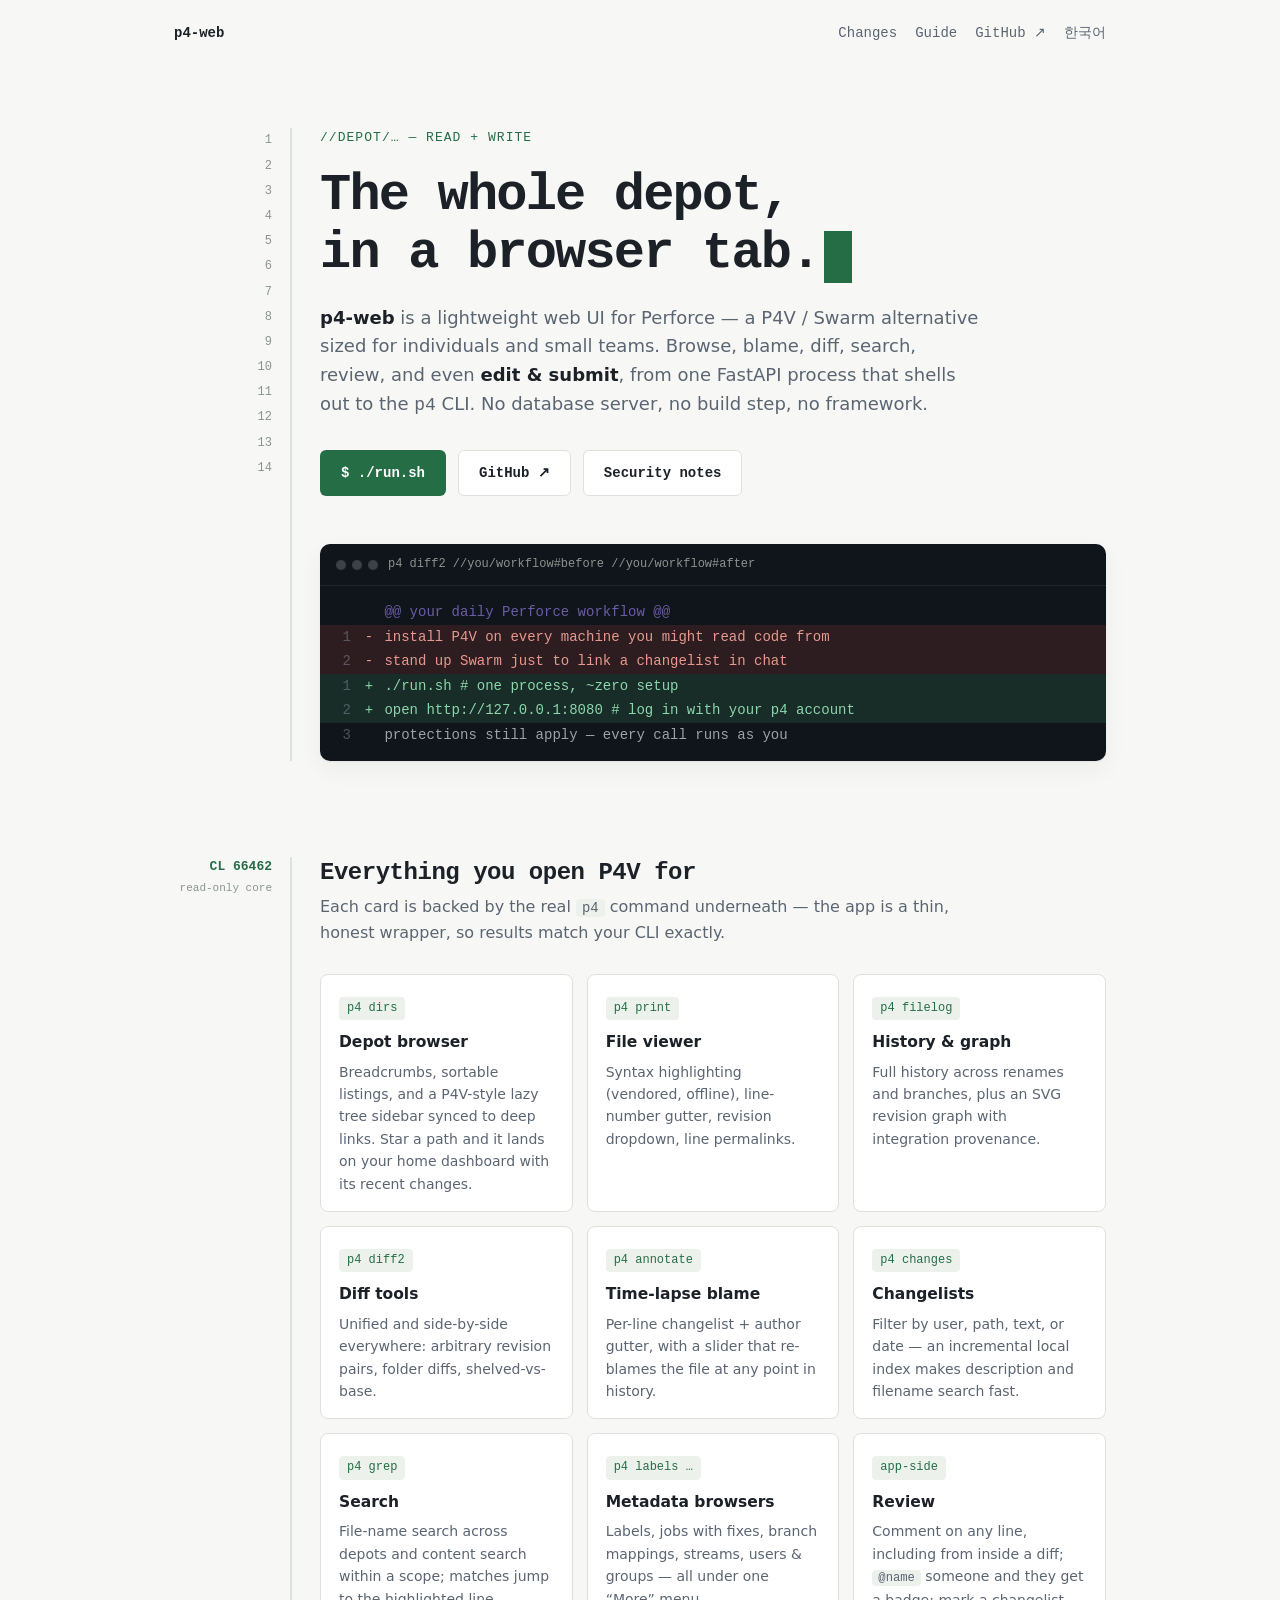
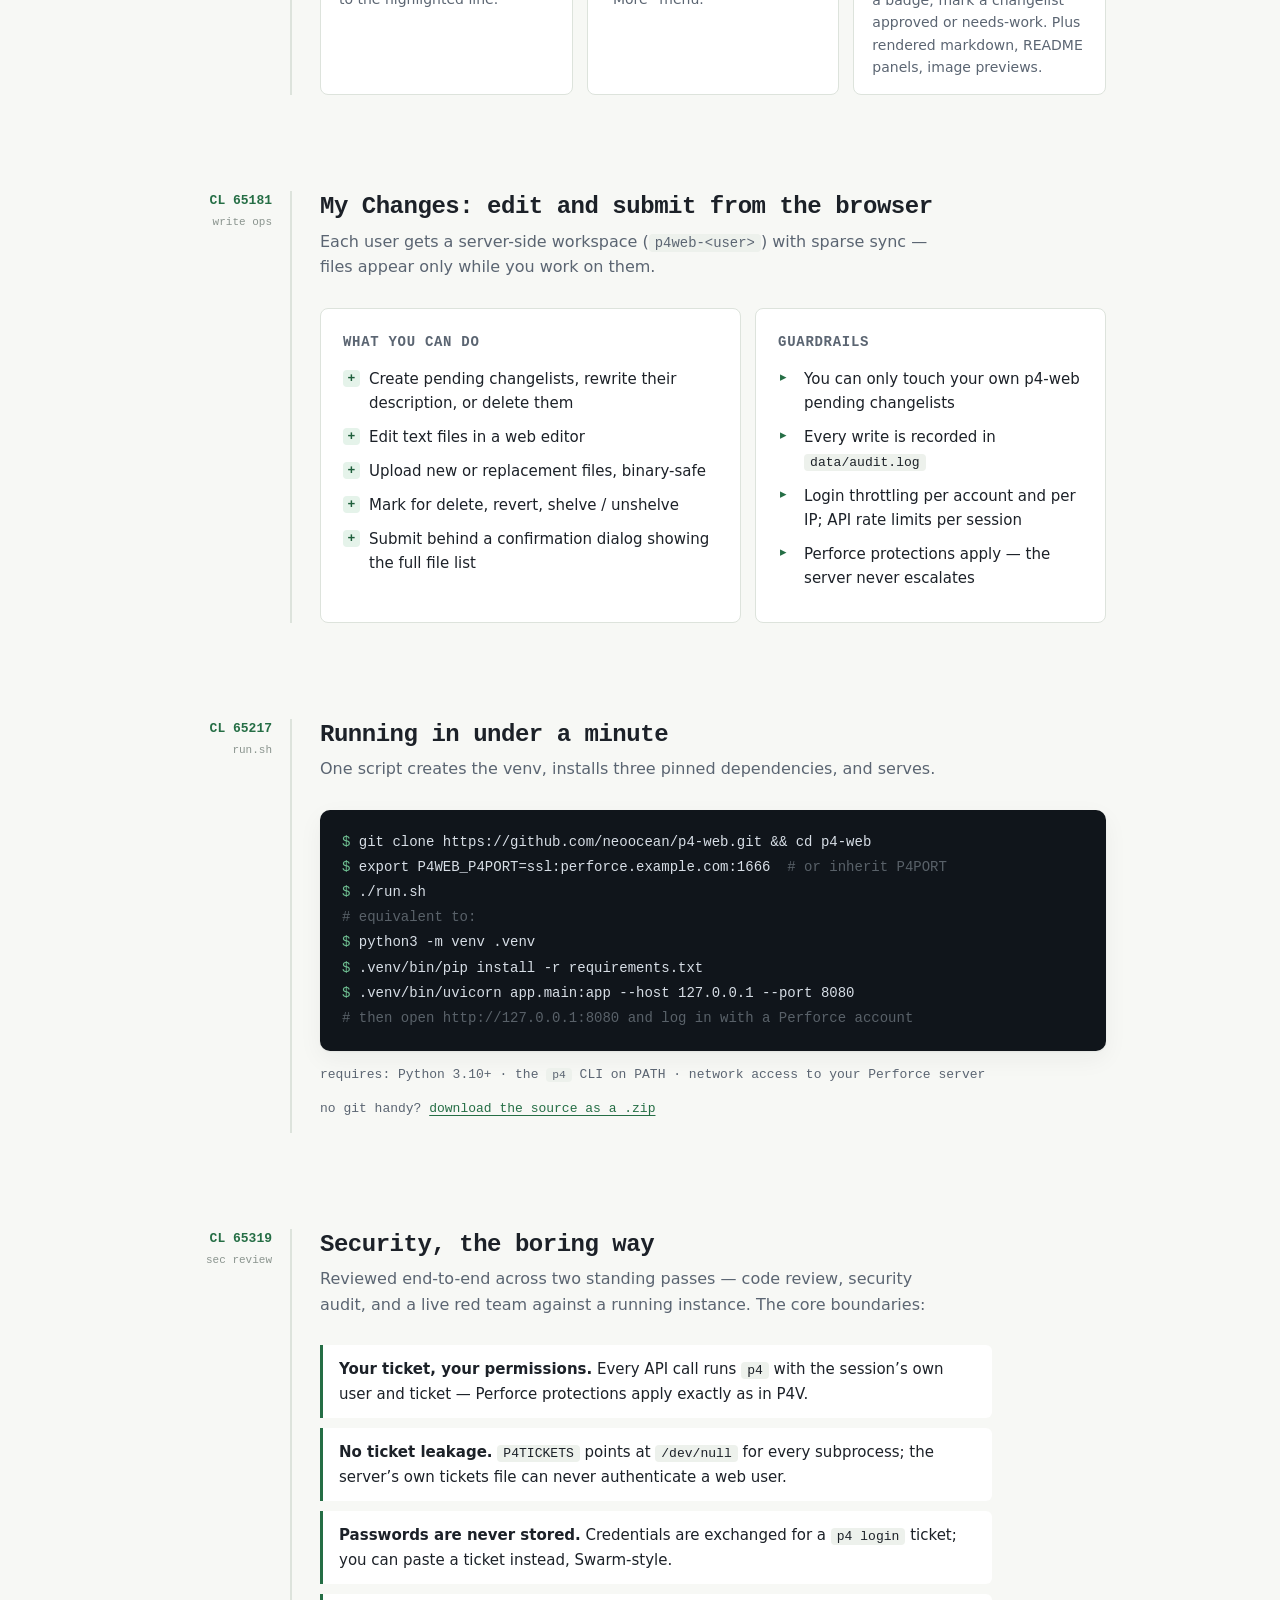
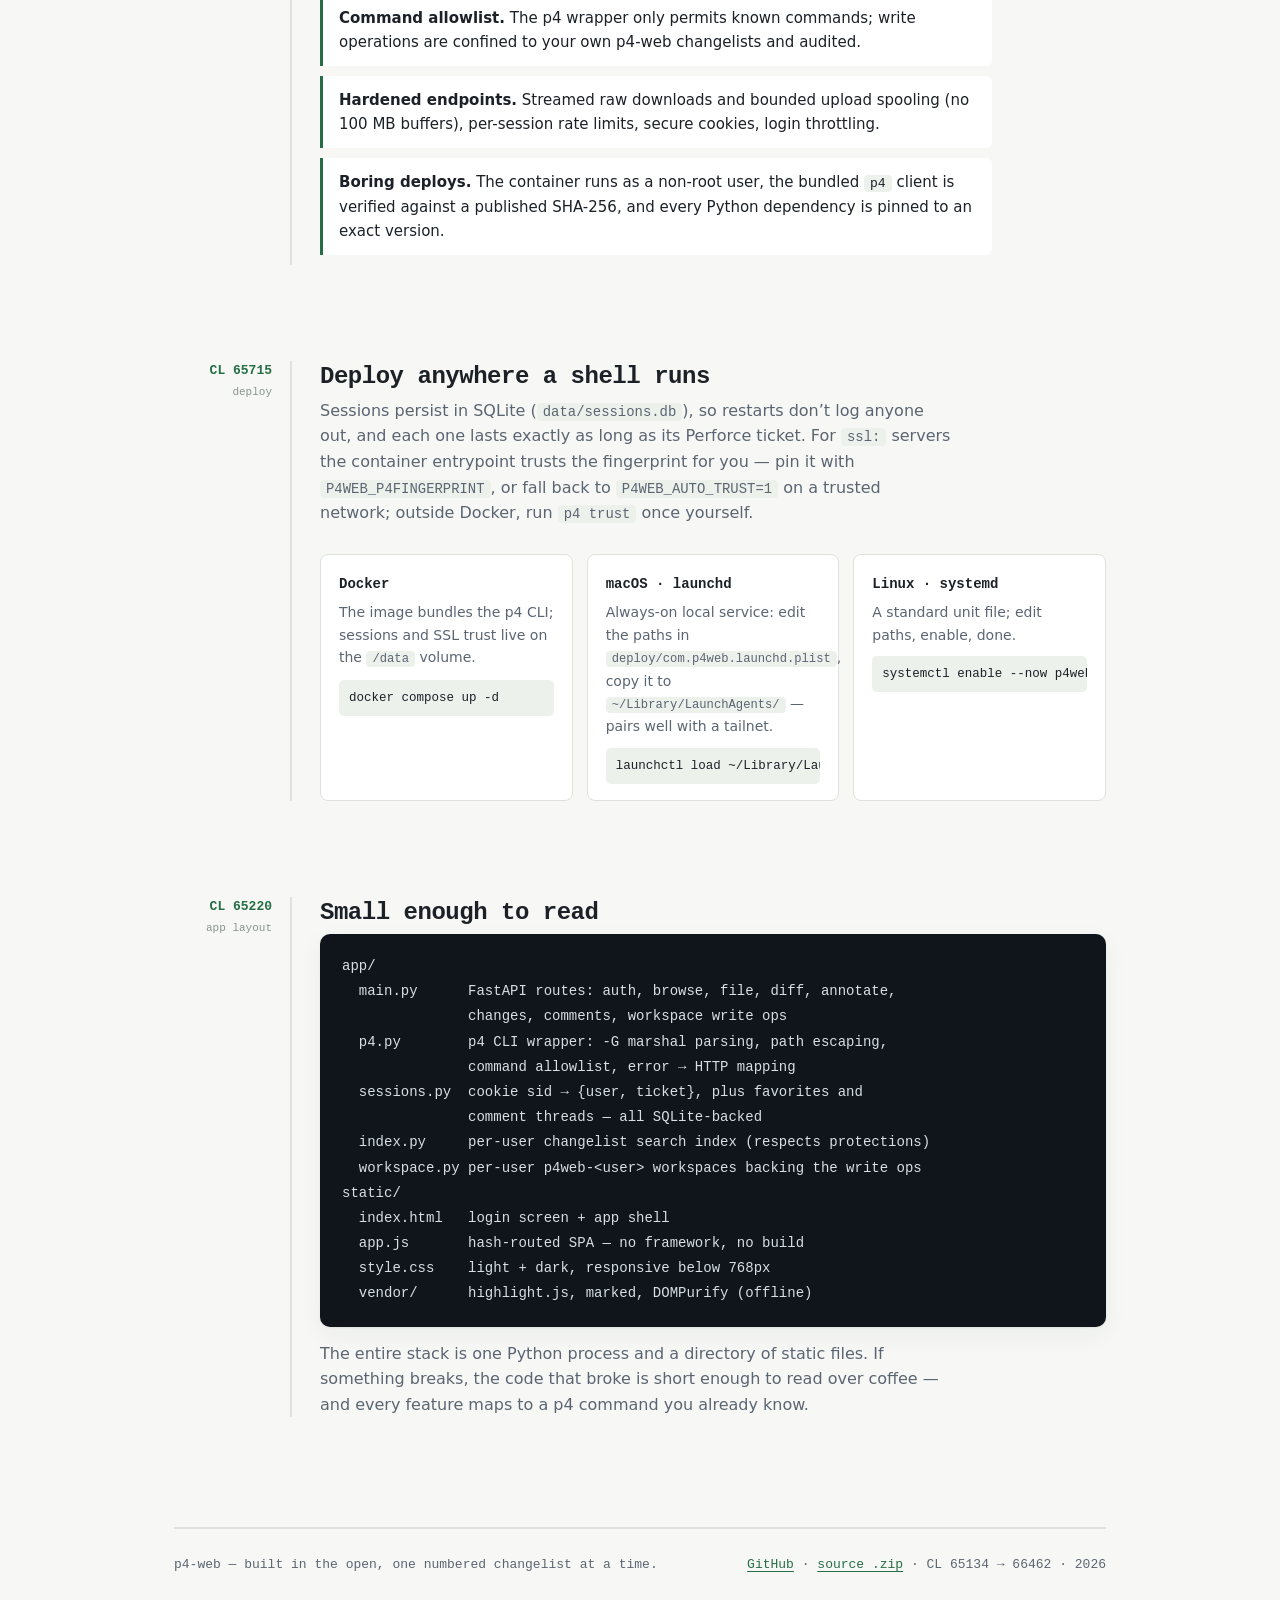
==== commit 3987bafa: "Light reviews, comments inside diffs, @mentions, thread-count badges - reviews: a state flag (open/a" ====
--- a/docs/index.html
+++ b/docs/index.html
@@ -559,7 +559,7 @@
         <div class="card"><span class="cmd">p4 changes</span><h3>Changelists</h3><p>Filter by user, path, text, or date — an incremental local index makes description and filename search fast.</p></div>
         <div class="card"><span class="cmd">p4 grep</span><h3>Search</h3><p>File-name search across depots and content search within a scope; matches jump to the highlighted line.</p></div>
         <div class="card"><span class="cmd">p4 labels …</span><h3>Metadata browsers</h3><p>Labels, jobs with fixes, branch mappings, streams, users &amp; groups — all under one “More” menu.</p></div>
-        <div class="card"><span class="cmd">app-side</span><h3>Review touches</h3><p>Rendered markdown with README panels, inline file/line comments with threads, image previews, raw download.</p></div>
+        <div class="card"><span class="cmd">app-side</span><h3>Review</h3><p>Comment on any line, including from inside a diff; <code>@name</code> someone and they get a badge; mark a changelist approved or needs-work. Plus rendered markdown, README panels, image previews.</p></div>
       </div>
     </div>
   </section>
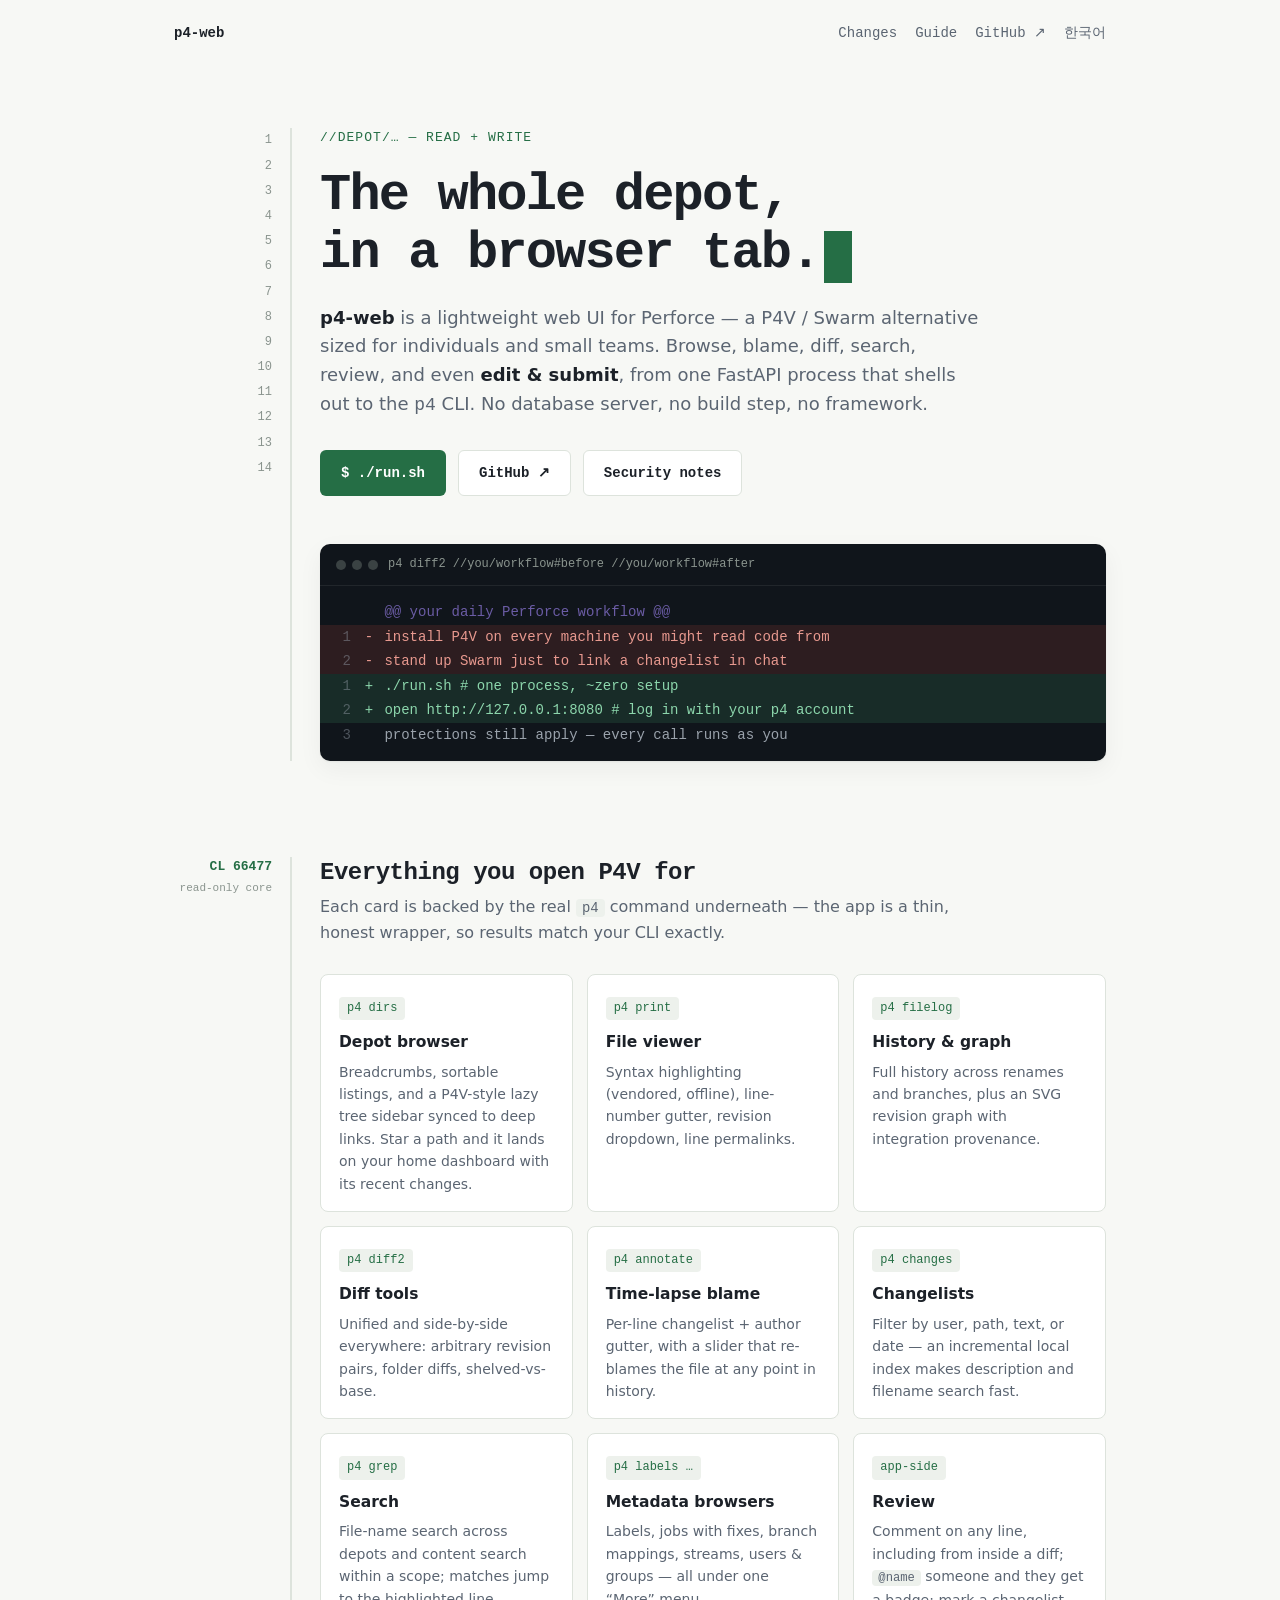
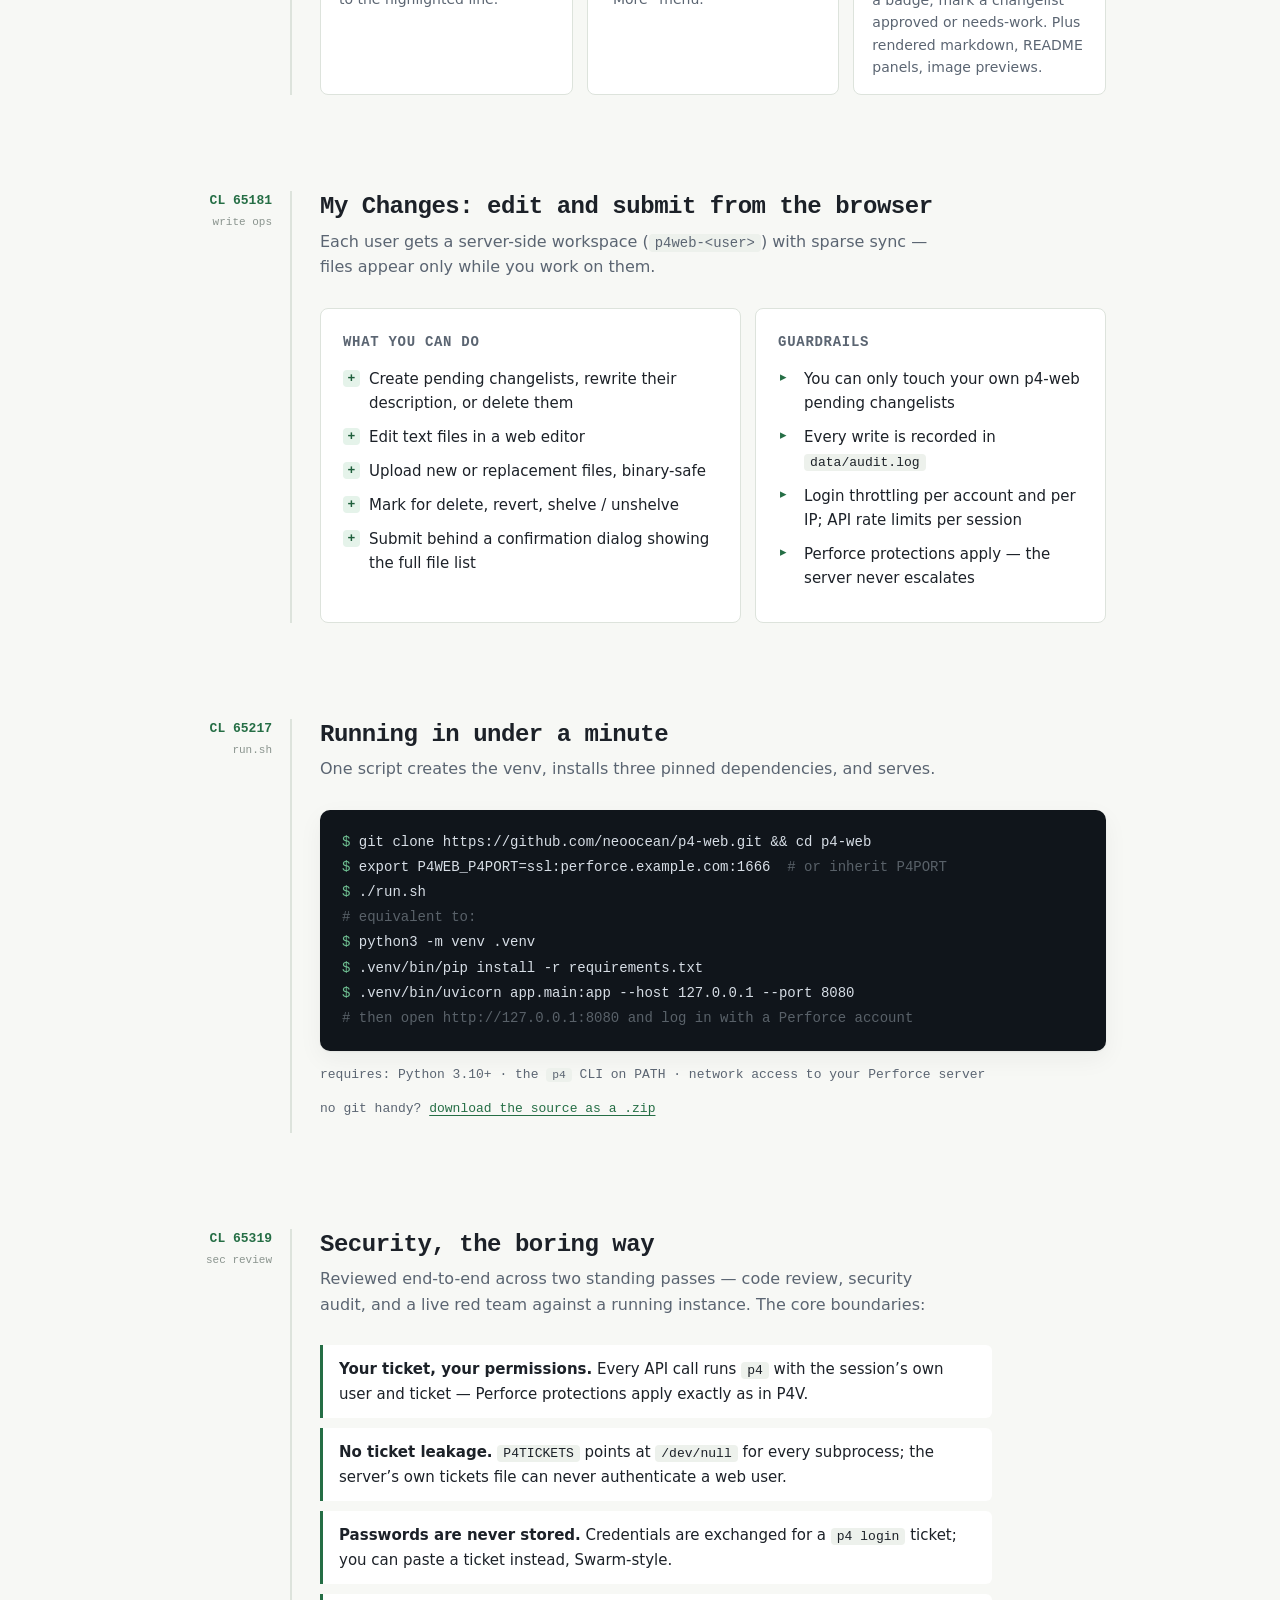
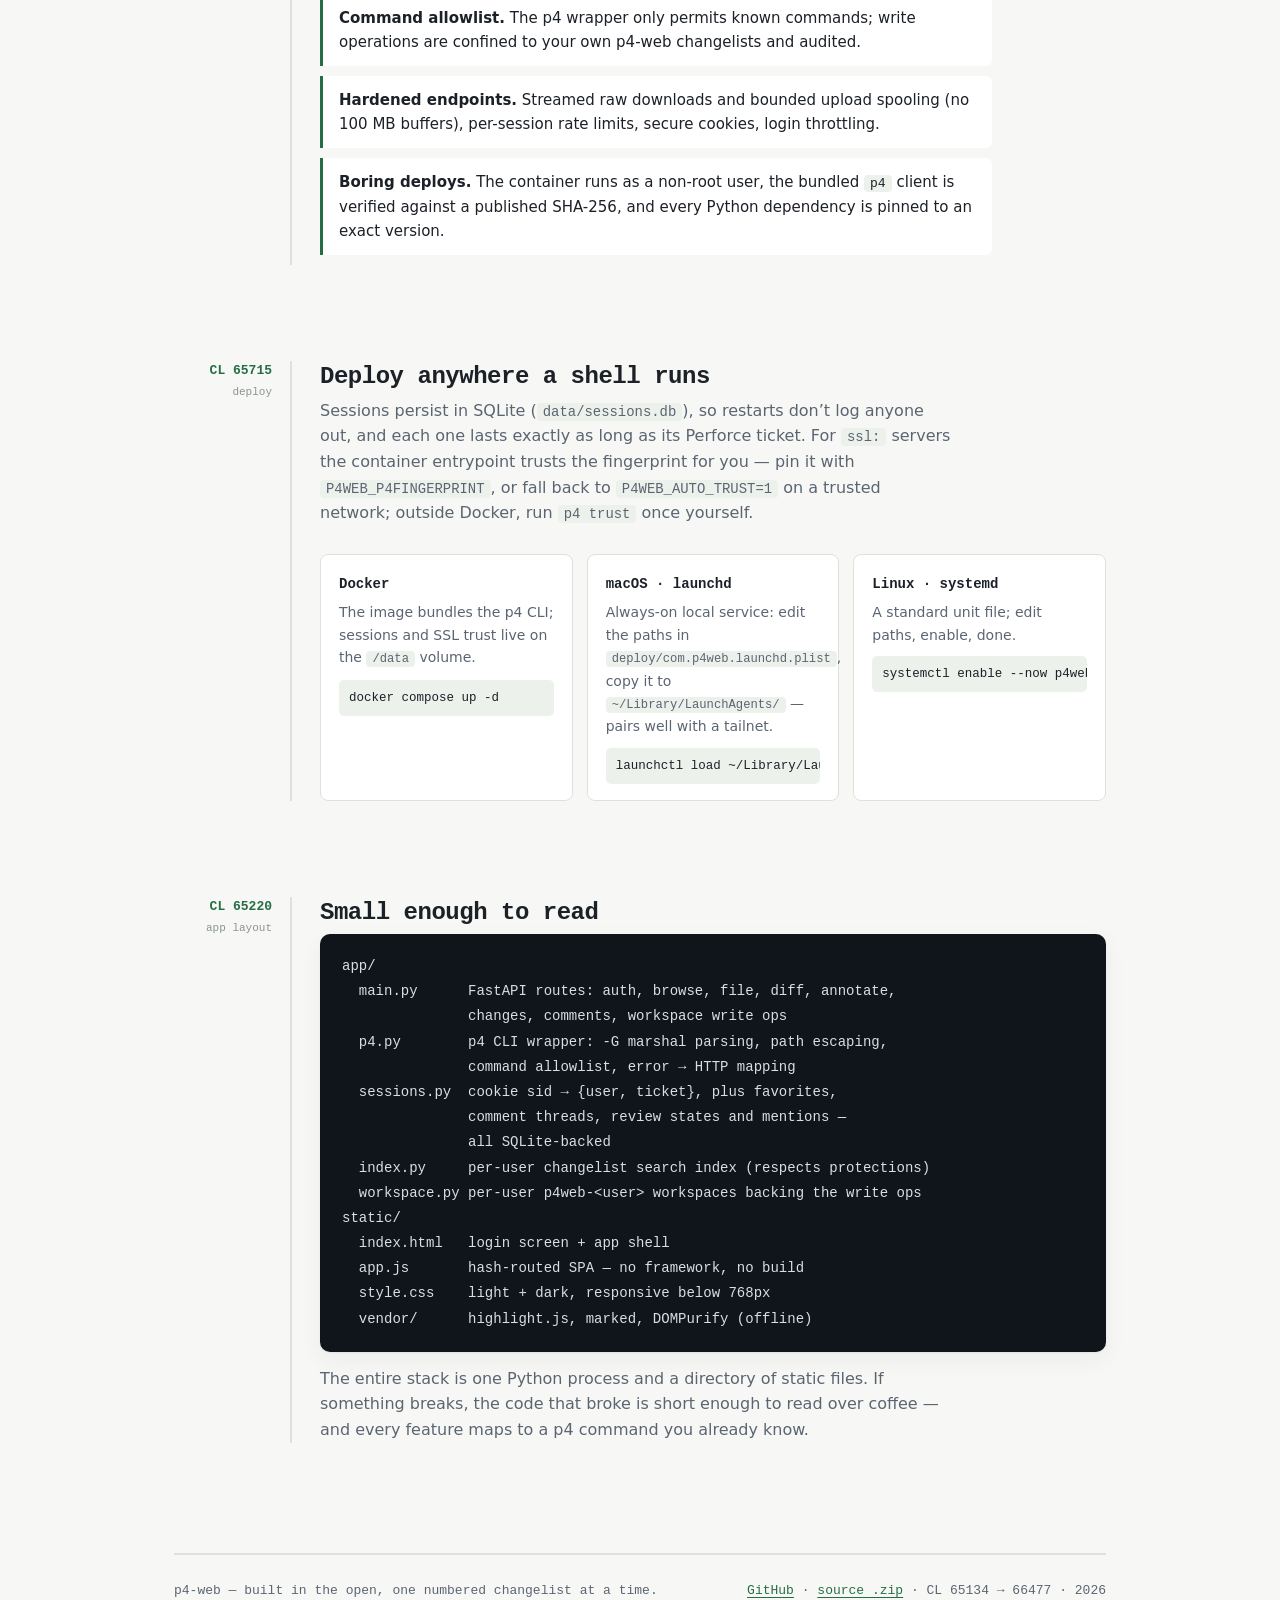
==== commit 6a285454: "Site: guide steps for reviews, in-diff comments and mentions - guide gains step 9 (comment where the" ====
--- a/docs/index.html
+++ b/docs/index.html
@@ -543,7 +543,7 @@
 
   <section class="cl" id="read">
     <div class="gutter">
-      <div class="clno">CL 66462</div>
+      <div class="clno">CL 66477</div>
       <div class="clmeta">read-only core</div>
     </div>
     <div class="content">
@@ -671,8 +671,9 @@
                changes, comments, workspace write ops
   p4.py        p4 CLI wrapper: -G marshal parsing, path escaping,
                command allowlist, error → HTTP mapping
-  sessions.py  cookie sid → {user, ticket}, plus favorites and
-               comment threads — all SQLite-backed
+  sessions.py  cookie sid → {user, ticket}, plus favorites,
+               comment threads, review states and mentions —
+               all SQLite-backed
   index.py     per-user changelist search index (respects protections)
   workspace.py per-user p4web-&lt;user&gt; workspaces backing the write ops
 static/
@@ -688,7 +689,7 @@
 
   <footer>
     <span>p4-web — built in the open, one numbered changelist at a time.</span>
-    <span><a href="https://github.com/neoocean/p4-web">GitHub</a> · <a href="https://github.com/neoocean/p4-web/archive/refs/heads/main.zip">source .zip</a> · CL 65134 → 66462 · 2026</span>
+    <span><a href="https://github.com/neoocean/p4-web">GitHub</a> · <a href="https://github.com/neoocean/p4-web/archive/refs/heads/main.zip">source .zip</a> · CL 65134 → 66477 · 2026</span>
   </footer>
 
 </div>
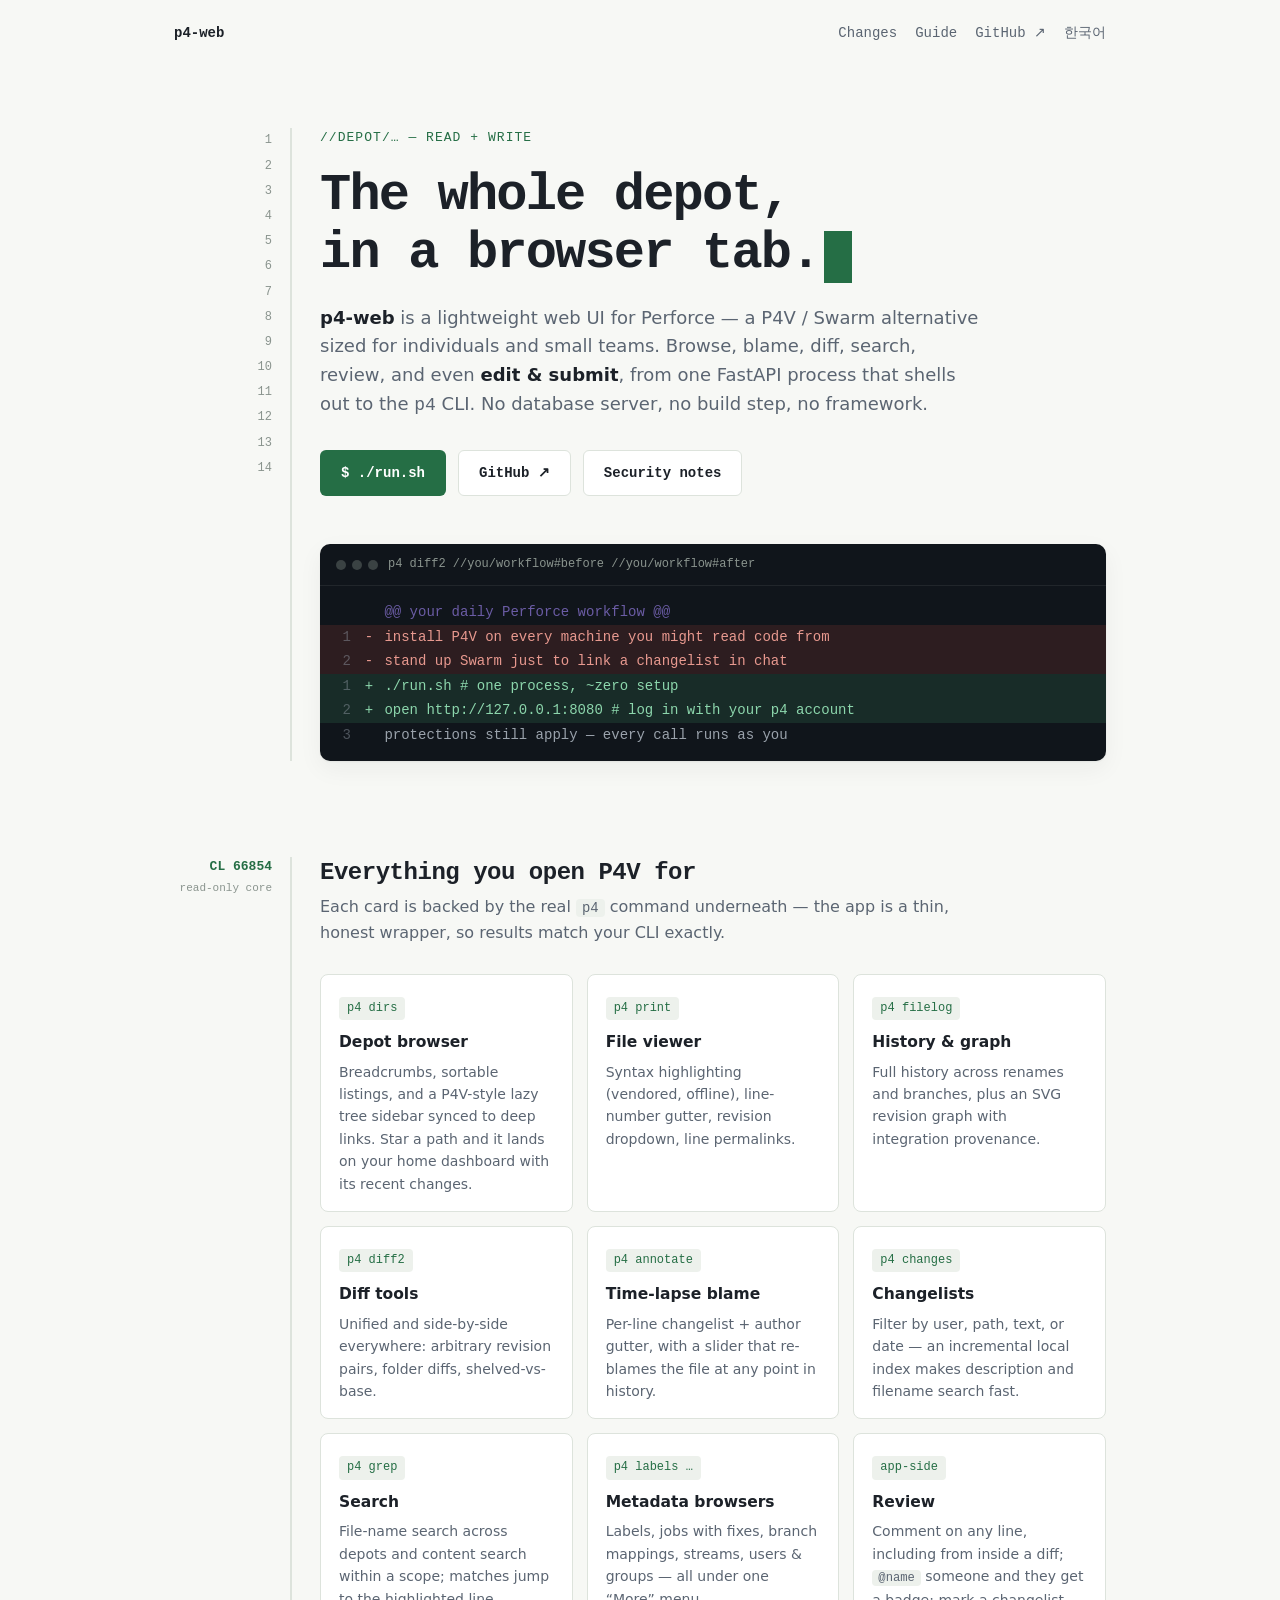
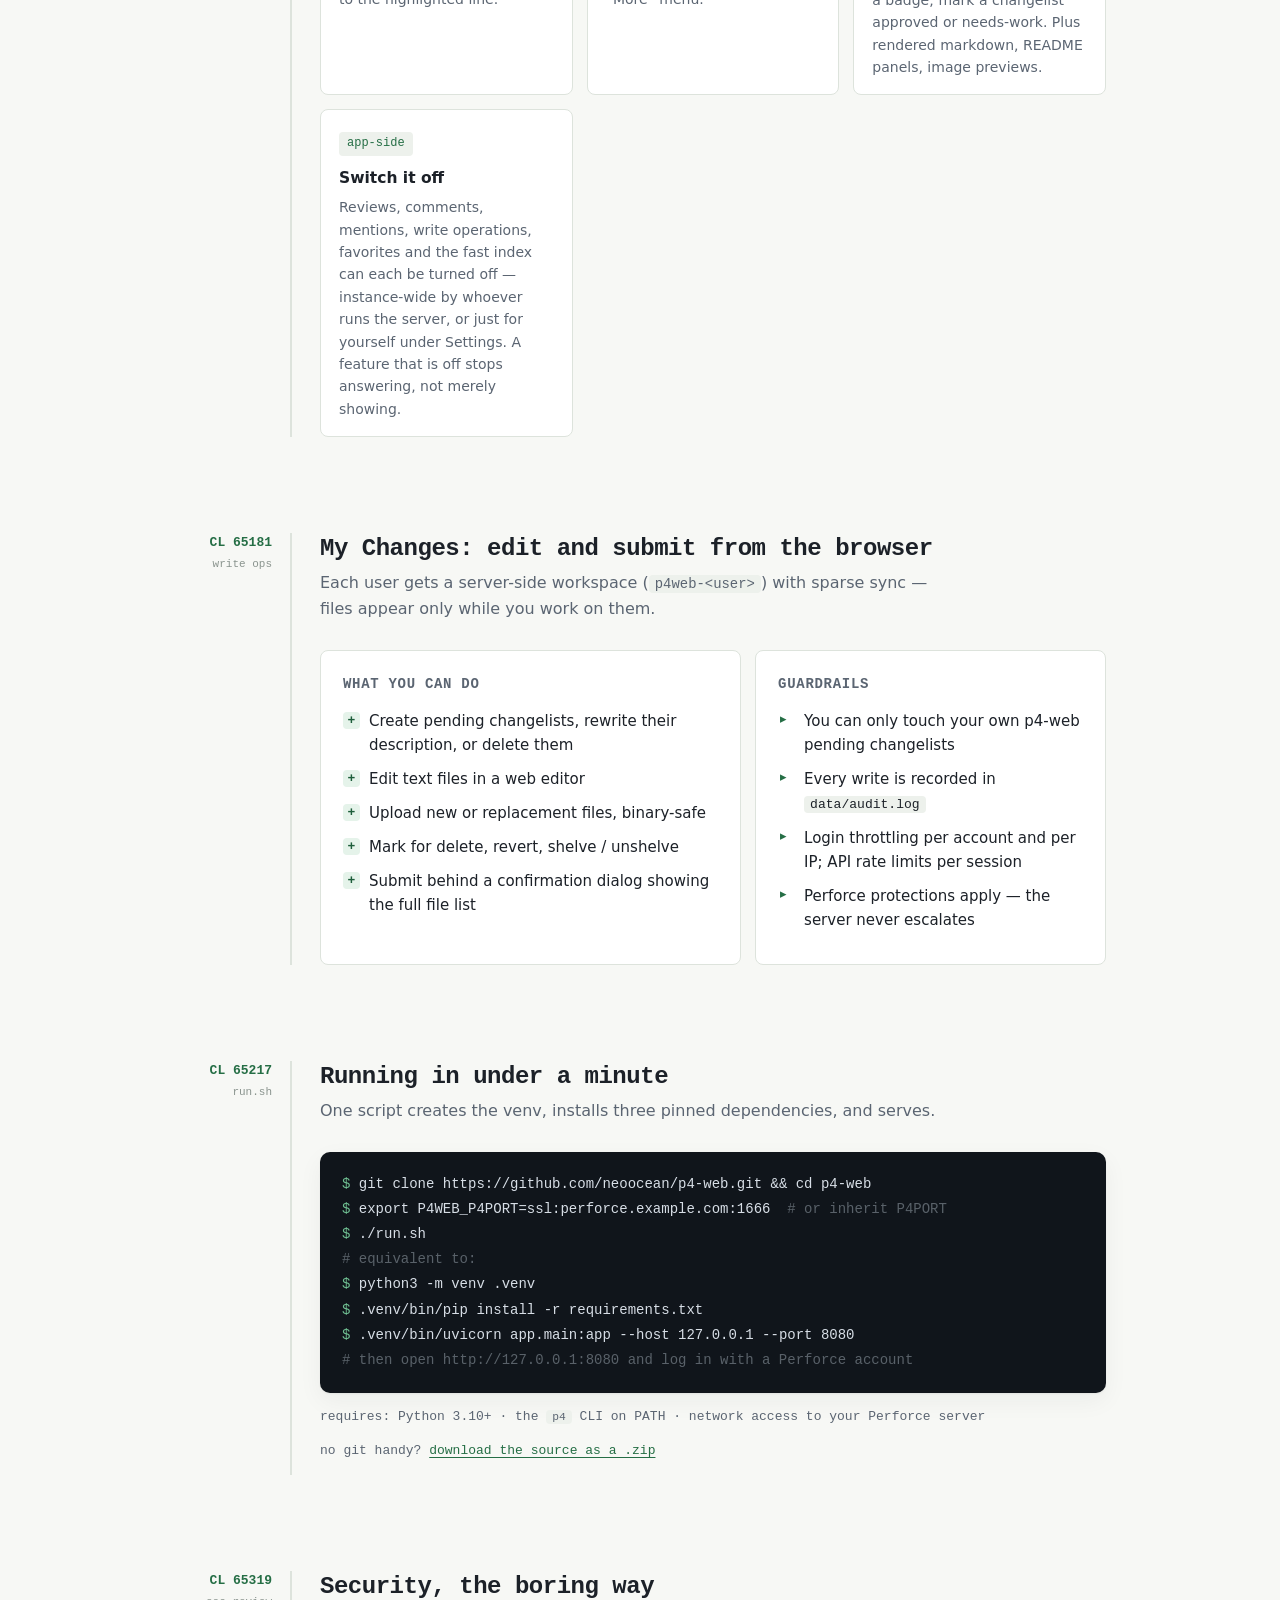
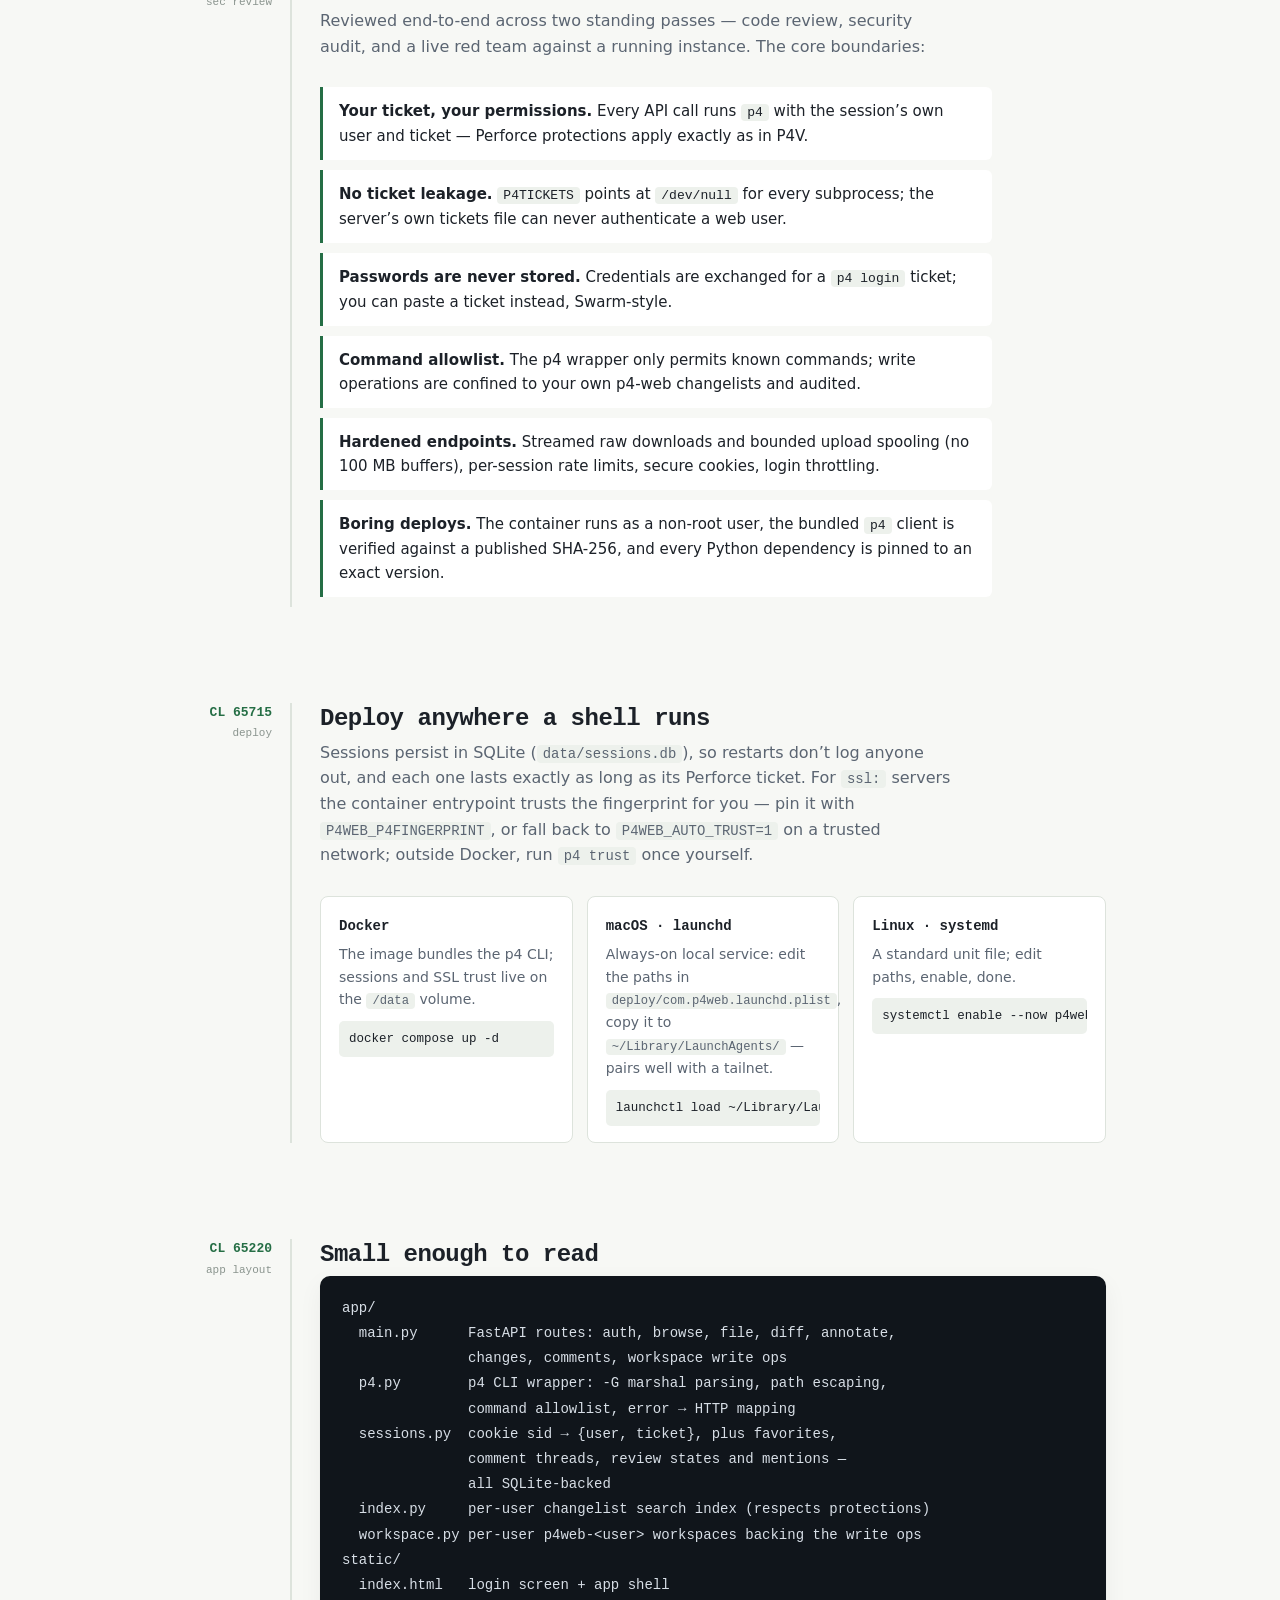
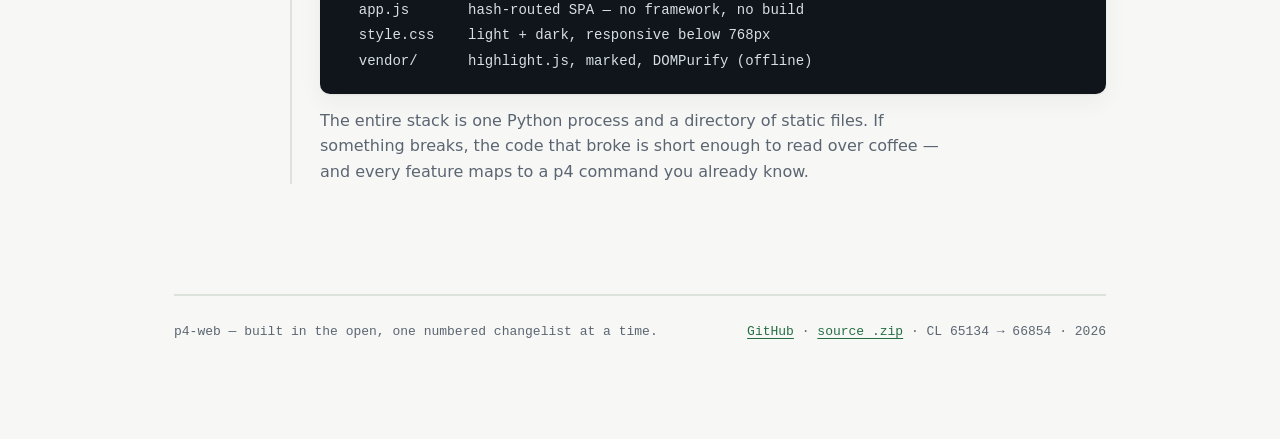
==== commit aeabe00c: "Feature switches: turn reviews, comments and more on or off Every feature was compiled in and always" ====
--- a/docs/index.html
+++ b/docs/index.html
@@ -543,7 +543,7 @@
 
   <section class="cl" id="read">
     <div class="gutter">
-      <div class="clno">CL 66477</div>
+      <div class="clno">CL 66854</div>
       <div class="clmeta">read-only core</div>
     </div>
     <div class="content">
@@ -560,6 +560,7 @@
         <div class="card"><span class="cmd">p4 grep</span><h3>Search</h3><p>File-name search across depots and content search within a scope; matches jump to the highlighted line.</p></div>
         <div class="card"><span class="cmd">p4 labels …</span><h3>Metadata browsers</h3><p>Labels, jobs with fixes, branch mappings, streams, users &amp; groups — all under one “More” menu.</p></div>
         <div class="card"><span class="cmd">app-side</span><h3>Review</h3><p>Comment on any line, including from inside a diff; <code>@name</code> someone and they get a badge; mark a changelist approved or needs-work. Plus rendered markdown, README panels, image previews.</p></div>
+        <div class="card"><span class="cmd">app-side</span><h3>Switch it off</h3><p>Reviews, comments, mentions, write operations, favorites and the fast index can each be turned off — instance-wide by whoever runs the server, or just for yourself under Settings. A feature that is off stops answering, not merely showing.</p></div>
       </div>
     </div>
   </section>
@@ -689,7 +690,7 @@
 
   <footer>
     <span>p4-web — built in the open, one numbered changelist at a time.</span>
-    <span><a href="https://github.com/neoocean/p4-web">GitHub</a> · <a href="https://github.com/neoocean/p4-web/archive/refs/heads/main.zip">source .zip</a> · CL 65134 → 66477 · 2026</span>
+    <span><a href="https://github.com/neoocean/p4-web">GitHub</a> · <a href="https://github.com/neoocean/p4-web/archive/refs/heads/main.zip">source .zip</a> · CL 65134 → 66854 · 2026</span>
   </footer>
 
 </div>
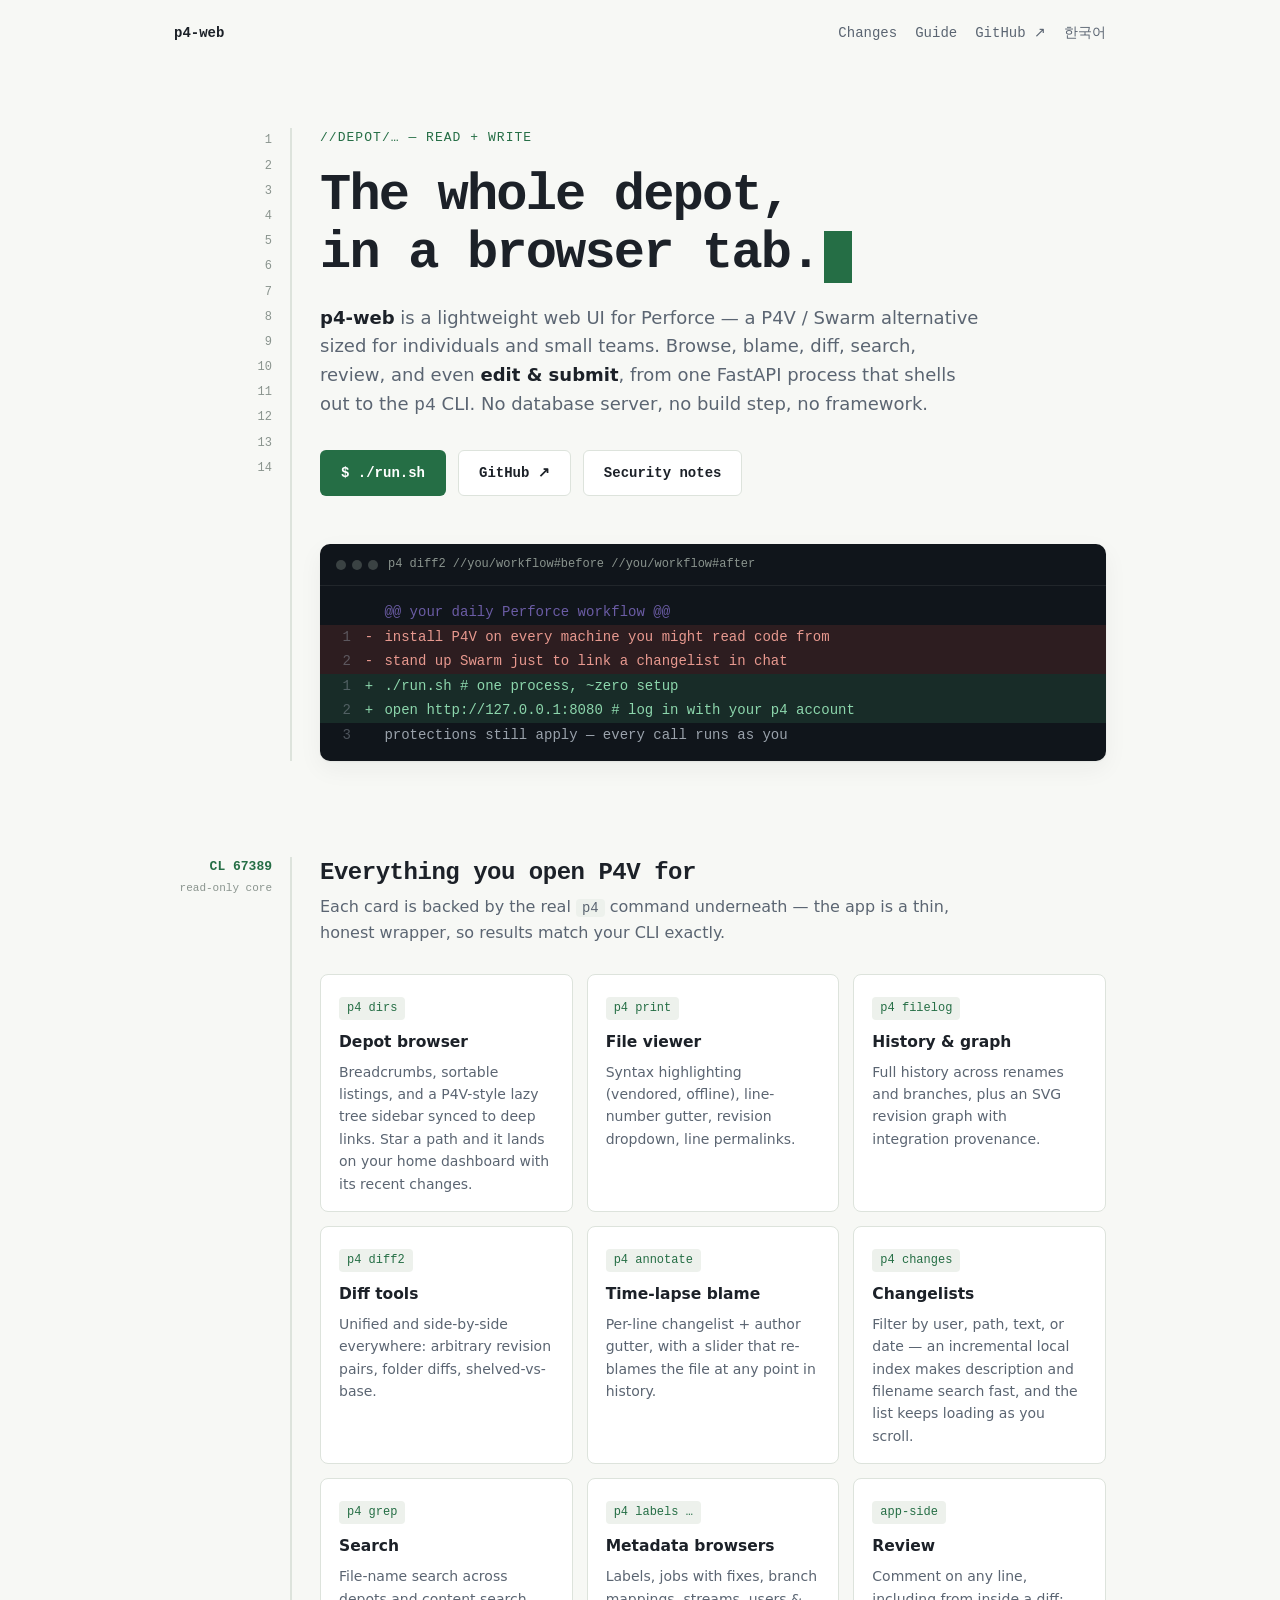
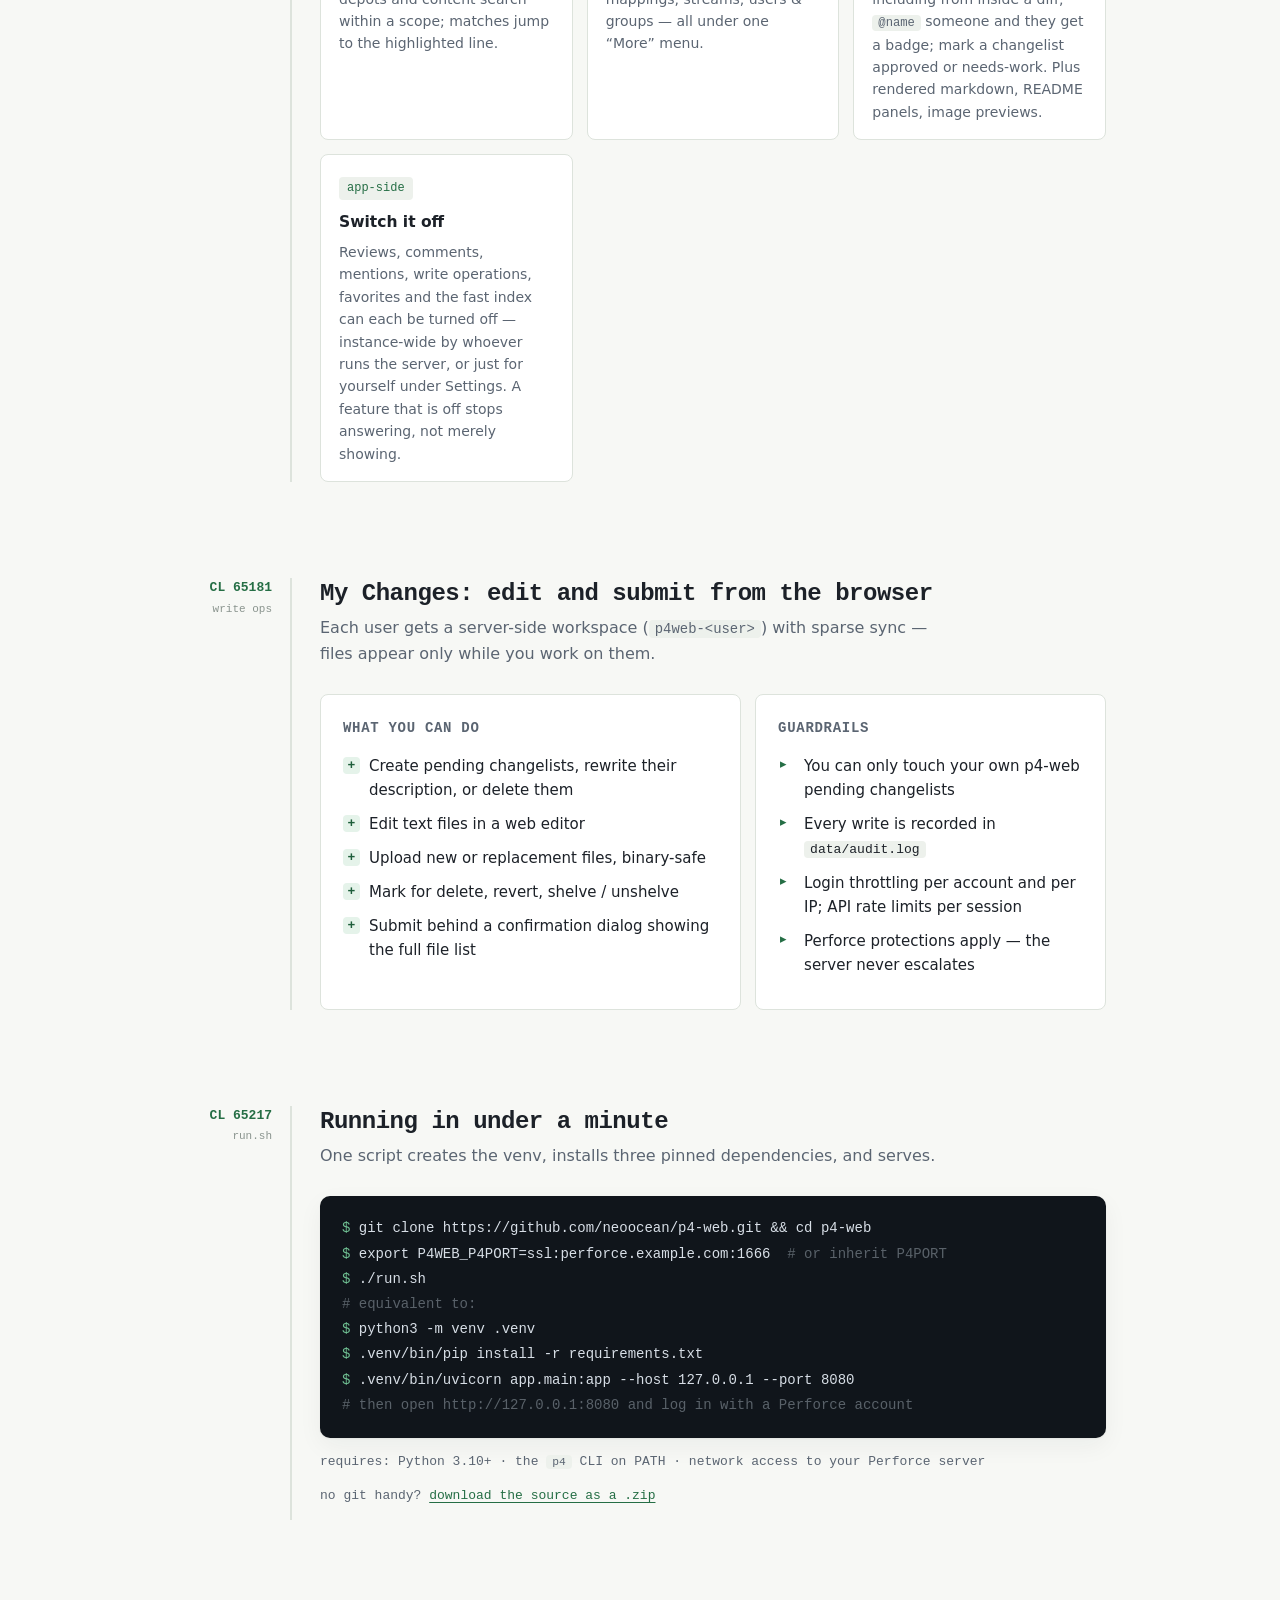
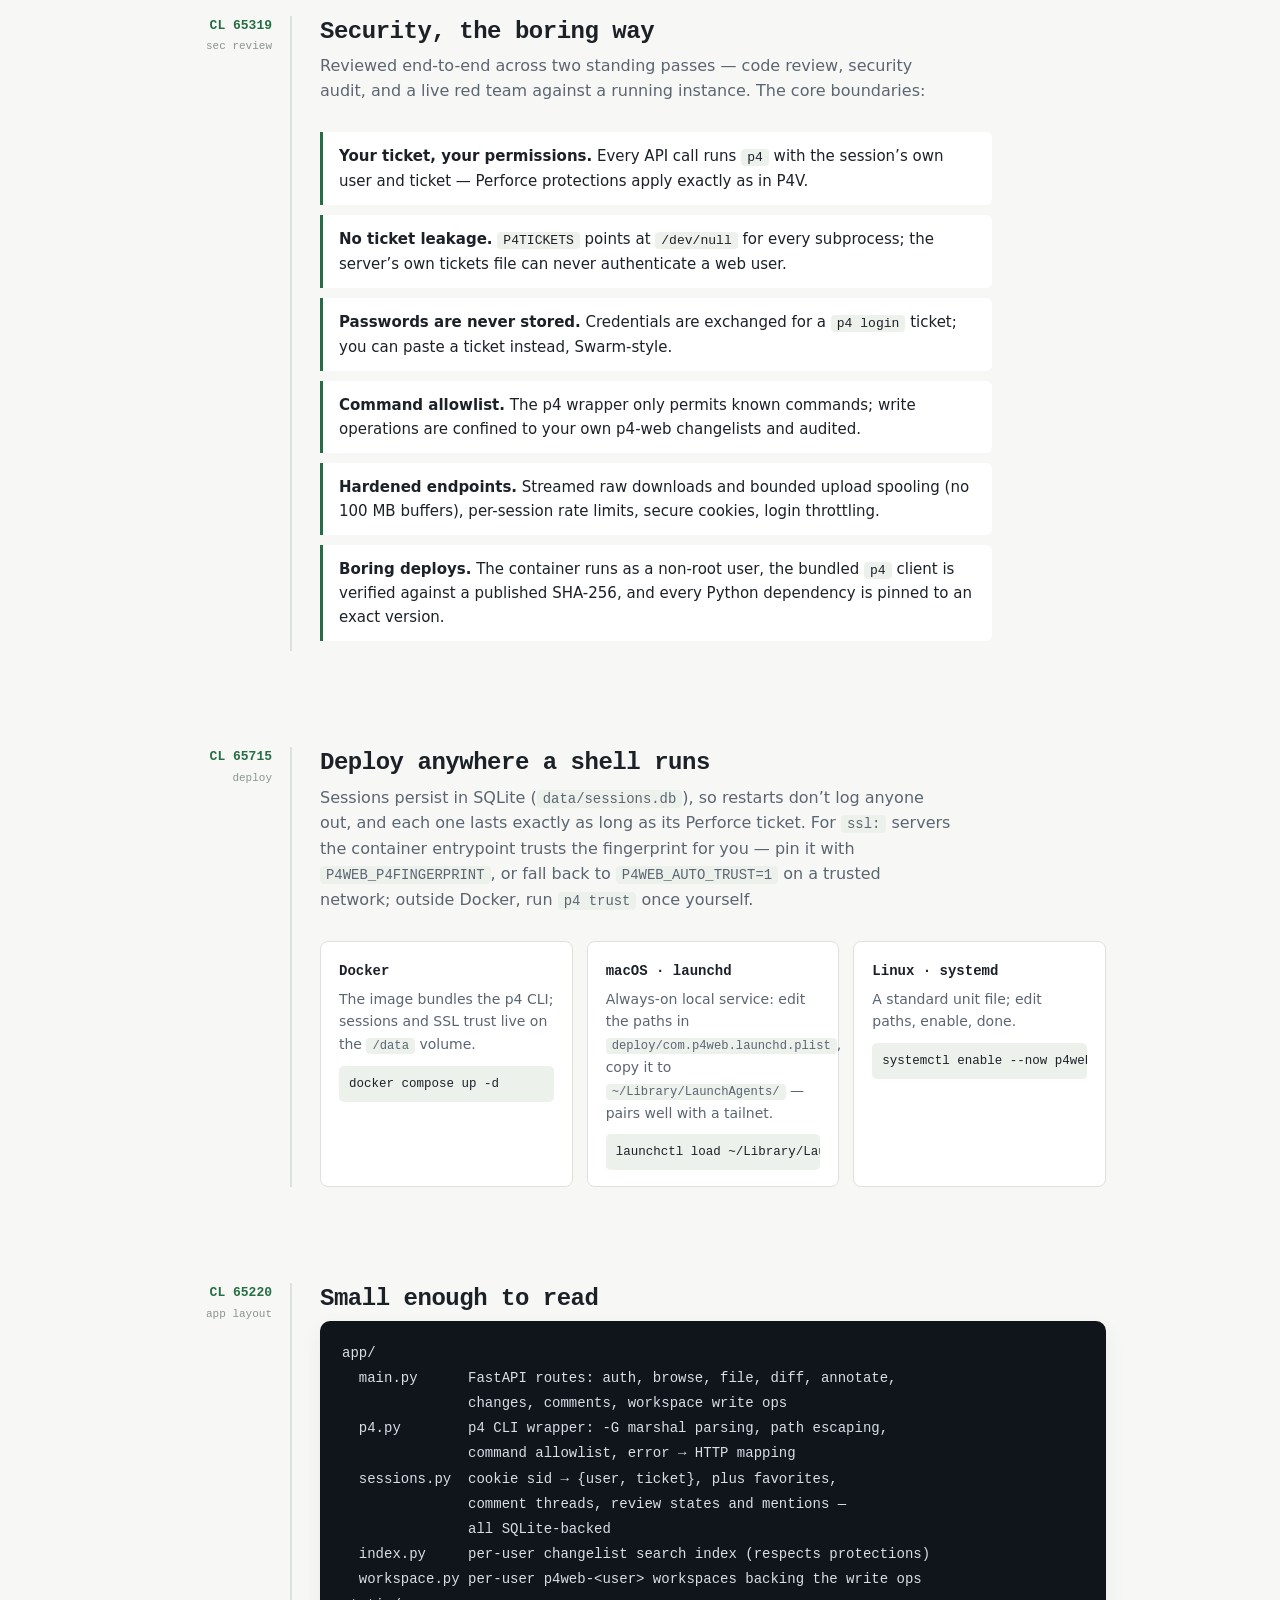
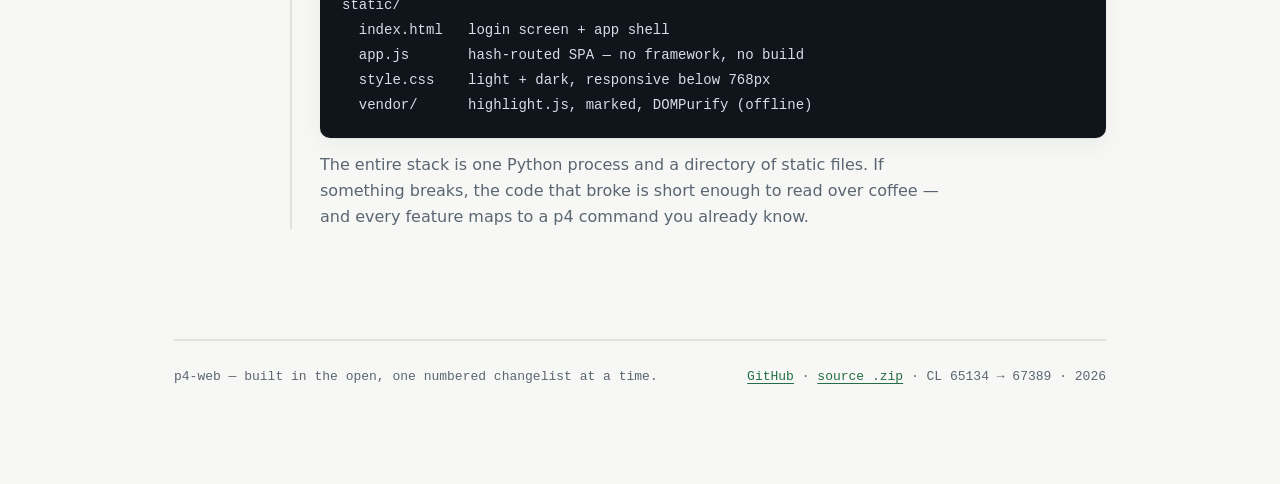
==== commit 5d507a8d: "Site: changelog for the scrolling list and the image viewer fix (p4 CL 67390) Day 11 entries in both" ====
--- a/docs/index.html
+++ b/docs/index.html
@@ -543,7 +543,7 @@
 
   <section class="cl" id="read">
     <div class="gutter">
-      <div class="clno">CL 66854</div>
+      <div class="clno">CL 67389</div>
       <div class="clmeta">read-only core</div>
     </div>
     <div class="content">
@@ -556,7 +556,7 @@
         <div class="card"><span class="cmd">p4 filelog</span><h3>History &amp; graph</h3><p>Full history across renames and branches, plus an SVG revision graph with integration provenance.</p></div>
         <div class="card"><span class="cmd">p4 diff2</span><h3>Diff tools</h3><p>Unified and side-by-side everywhere: arbitrary revision pairs, folder diffs, shelved-vs-base.</p></div>
         <div class="card"><span class="cmd">p4 annotate</span><h3>Time-lapse blame</h3><p>Per-line changelist + author gutter, with a slider that re-blames the file at any point in history.</p></div>
-        <div class="card"><span class="cmd">p4 changes</span><h3>Changelists</h3><p>Filter by user, path, text, or date — an incremental local index makes description and filename search fast.</p></div>
+        <div class="card"><span class="cmd">p4 changes</span><h3>Changelists</h3><p>Filter by user, path, text, or date — an incremental local index makes description and filename search fast, and the list keeps loading as you scroll.</p></div>
         <div class="card"><span class="cmd">p4 grep</span><h3>Search</h3><p>File-name search across depots and content search within a scope; matches jump to the highlighted line.</p></div>
         <div class="card"><span class="cmd">p4 labels …</span><h3>Metadata browsers</h3><p>Labels, jobs with fixes, branch mappings, streams, users &amp; groups — all under one “More” menu.</p></div>
         <div class="card"><span class="cmd">app-side</span><h3>Review</h3><p>Comment on any line, including from inside a diff; <code>@name</code> someone and they get a badge; mark a changelist approved or needs-work. Plus rendered markdown, README panels, image previews.</p></div>
@@ -690,7 +690,7 @@
 
   <footer>
     <span>p4-web — built in the open, one numbered changelist at a time.</span>
-    <span><a href="https://github.com/neoocean/p4-web">GitHub</a> · <a href="https://github.com/neoocean/p4-web/archive/refs/heads/main.zip">source .zip</a> · CL 65134 → 66854 · 2026</span>
+    <span><a href="https://github.com/neoocean/p4-web">GitHub</a> · <a href="https://github.com/neoocean/p4-web/archive/refs/heads/main.zip">source .zip</a> · CL 65134 → 67389 · 2026</span>
   </footer>
 
 </div>
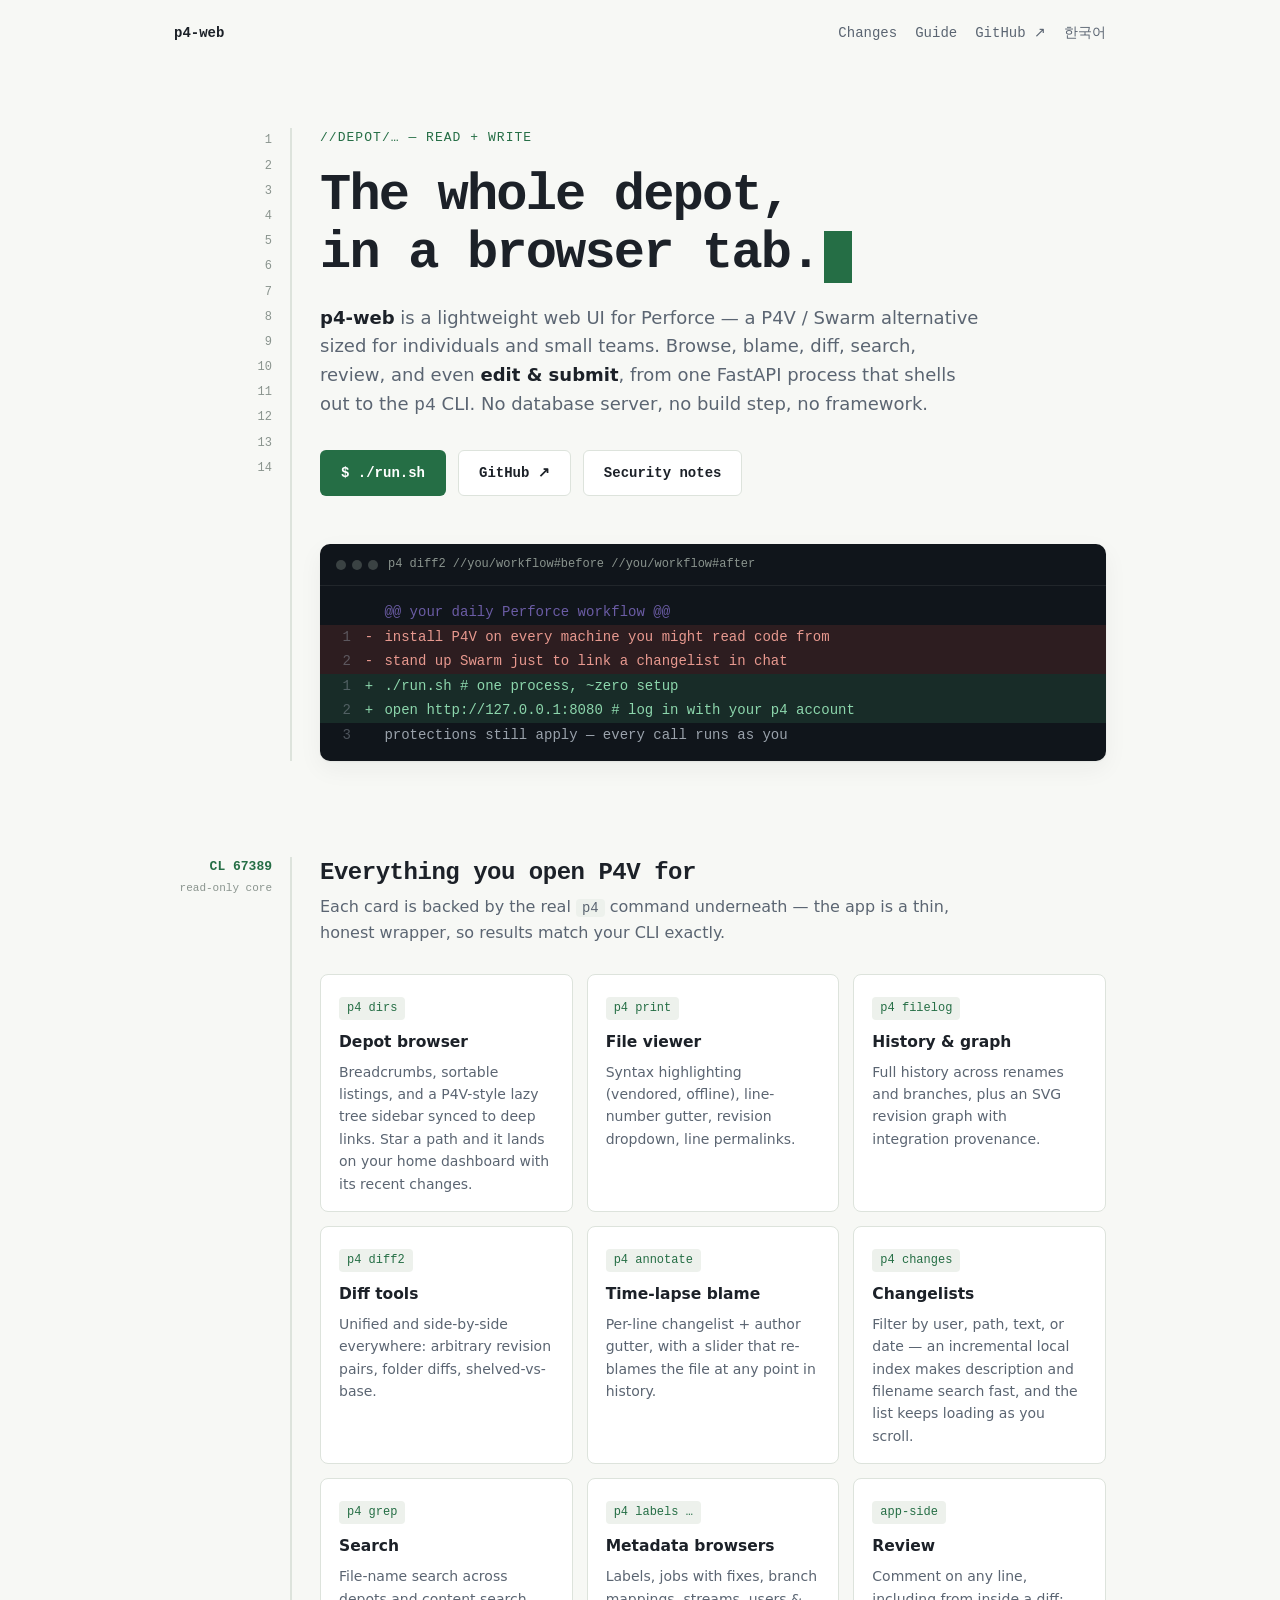
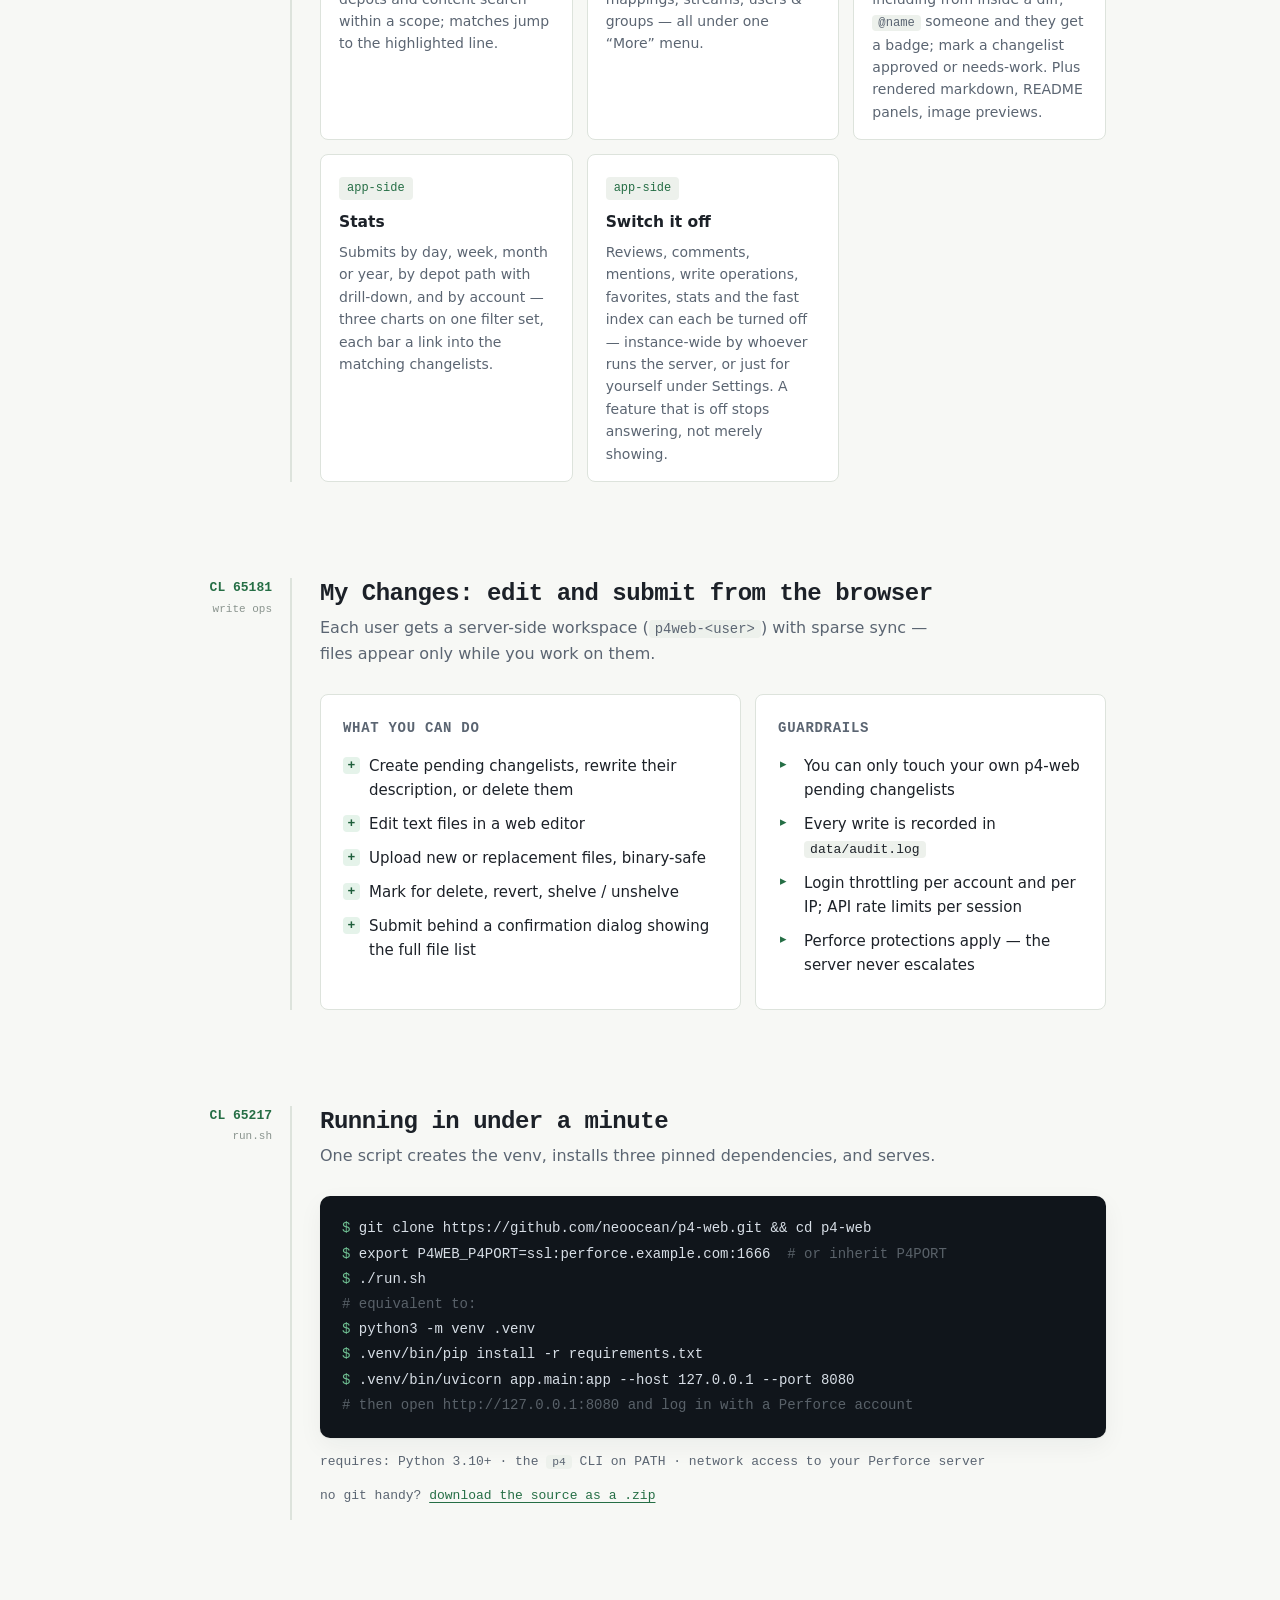
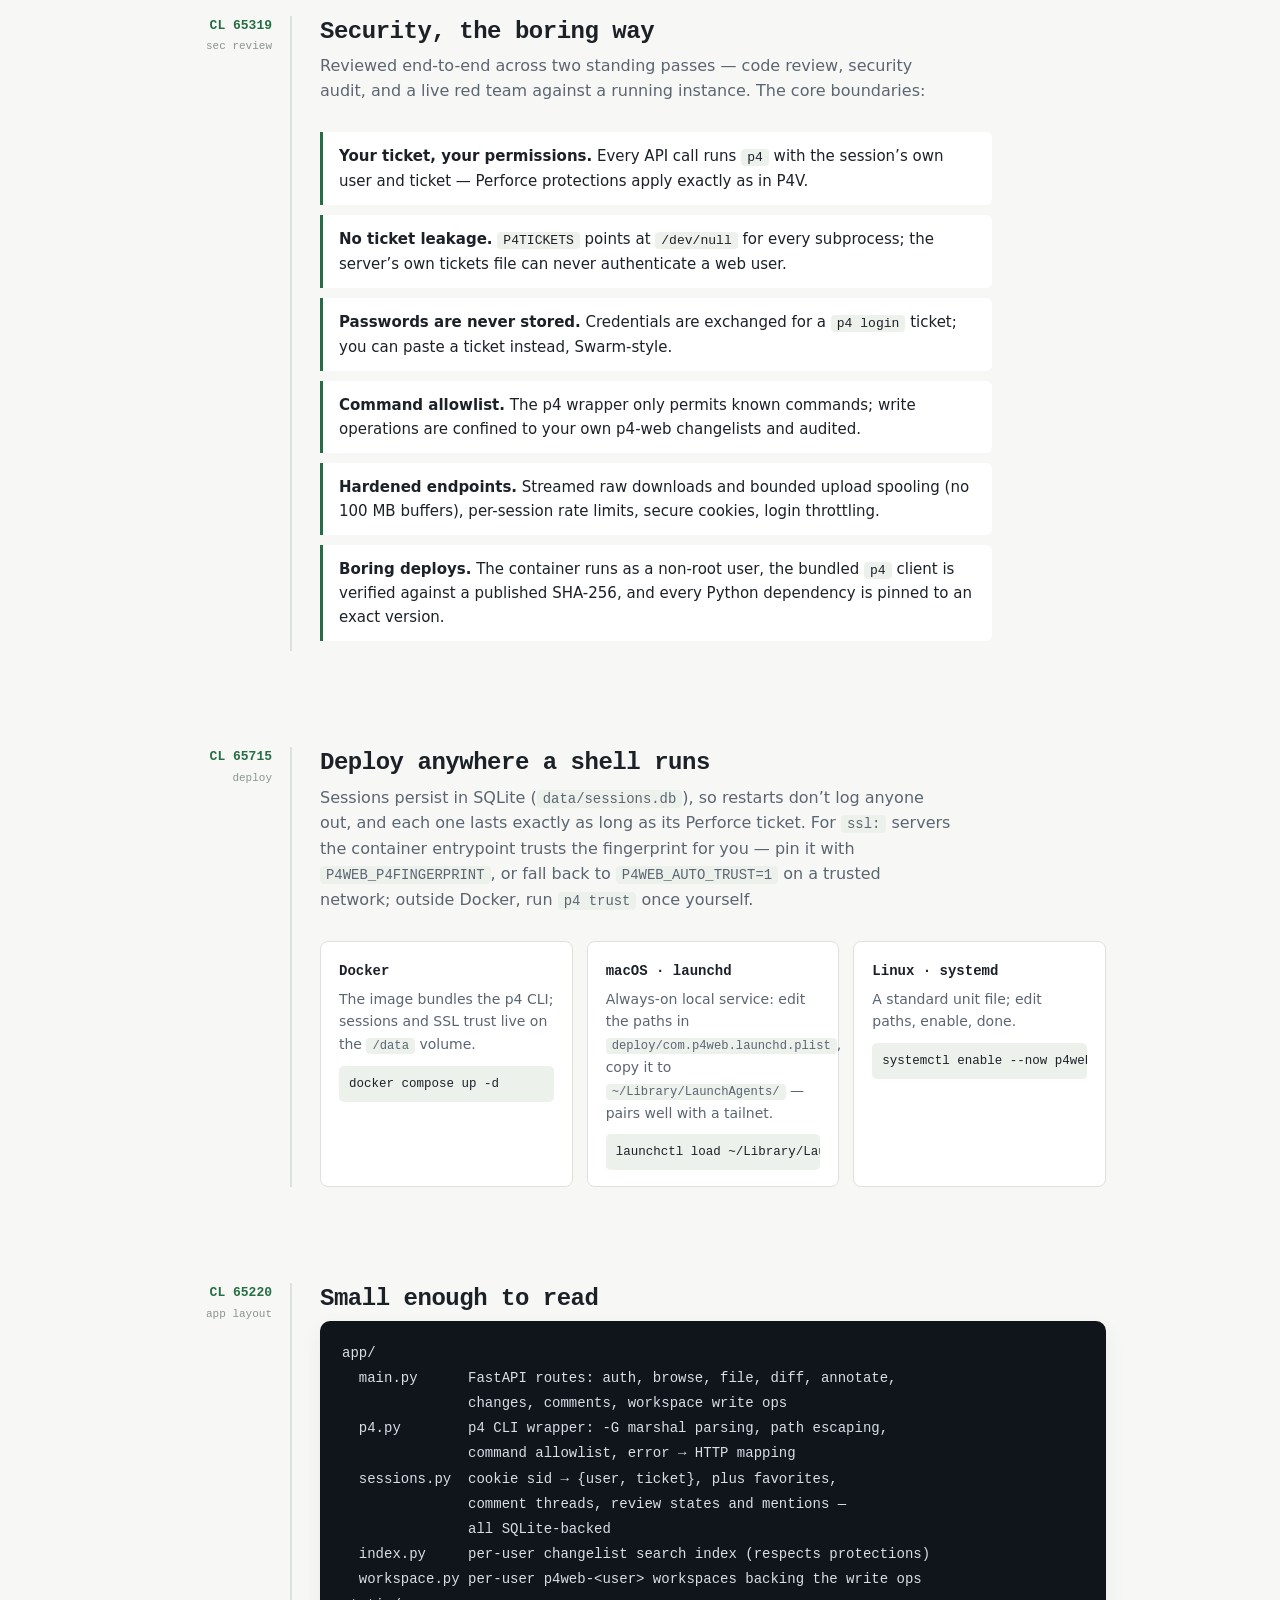
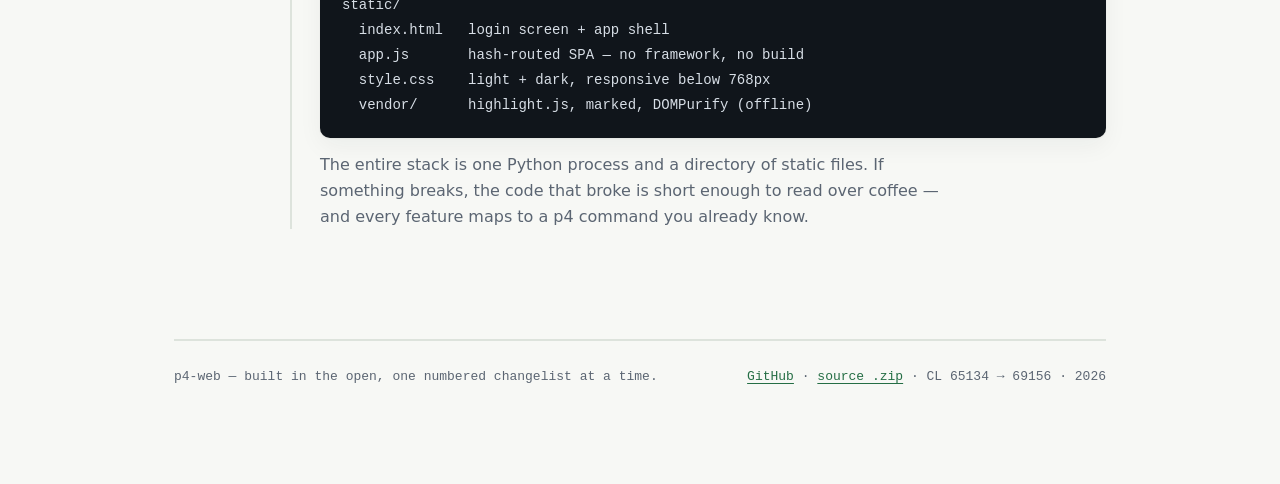
==== commit 22cd19a1: "A Stats page, and the docs for it (p4 CL 69156, 69157) Submits by day, week, month or year; by depot" ====
--- a/docs/index.html
+++ b/docs/index.html
@@ -560,7 +560,8 @@
         <div class="card"><span class="cmd">p4 grep</span><h3>Search</h3><p>File-name search across depots and content search within a scope; matches jump to the highlighted line.</p></div>
         <div class="card"><span class="cmd">p4 labels …</span><h3>Metadata browsers</h3><p>Labels, jobs with fixes, branch mappings, streams, users &amp; groups — all under one “More” menu.</p></div>
         <div class="card"><span class="cmd">app-side</span><h3>Review</h3><p>Comment on any line, including from inside a diff; <code>@name</code> someone and they get a badge; mark a changelist approved or needs-work. Plus rendered markdown, README panels, image previews.</p></div>
-        <div class="card"><span class="cmd">app-side</span><h3>Switch it off</h3><p>Reviews, comments, mentions, write operations, favorites and the fast index can each be turned off — instance-wide by whoever runs the server, or just for yourself under Settings. A feature that is off stops answering, not merely showing.</p></div>
+        <div class="card"><span class="cmd">app-side</span><h3>Stats</h3><p>Submits by day, week, month or year, by depot path with drill-down, and by account — three charts on one filter set, each bar a link into the matching changelists.</p></div>
+        <div class="card"><span class="cmd">app-side</span><h3>Switch it off</h3><p>Reviews, comments, mentions, write operations, favorites, stats and the fast index can each be turned off — instance-wide by whoever runs the server, or just for yourself under Settings. A feature that is off stops answering, not merely showing.</p></div>
       </div>
     </div>
   </section>
@@ -690,7 +691,7 @@
 
   <footer>
     <span>p4-web — built in the open, one numbered changelist at a time.</span>
-    <span><a href="https://github.com/neoocean/p4-web">GitHub</a> · <a href="https://github.com/neoocean/p4-web/archive/refs/heads/main.zip">source .zip</a> · CL 65134 → 67389 · 2026</span>
+    <span><a href="https://github.com/neoocean/p4-web">GitHub</a> · <a href="https://github.com/neoocean/p4-web/archive/refs/heads/main.zip">source .zip</a> · CL 65134 → 69156 · 2026</span>
   </footer>
 
 </div>
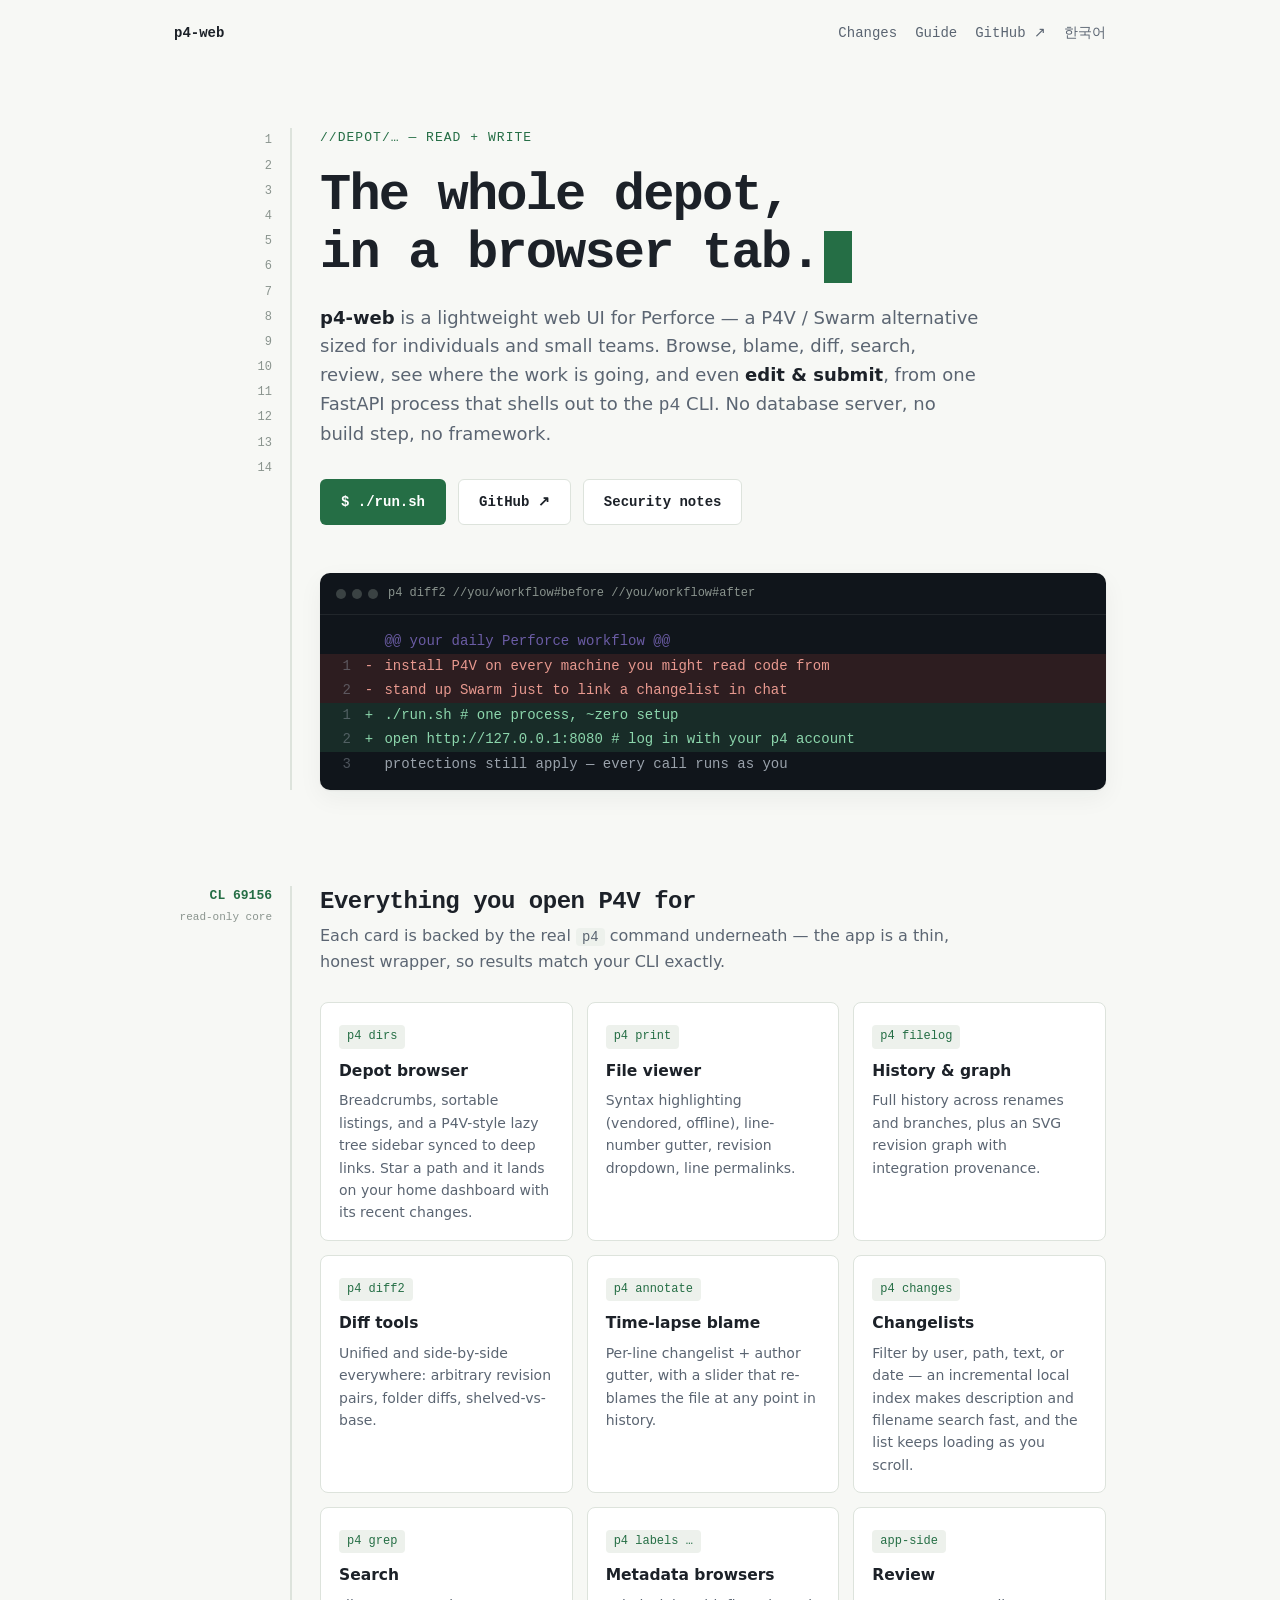
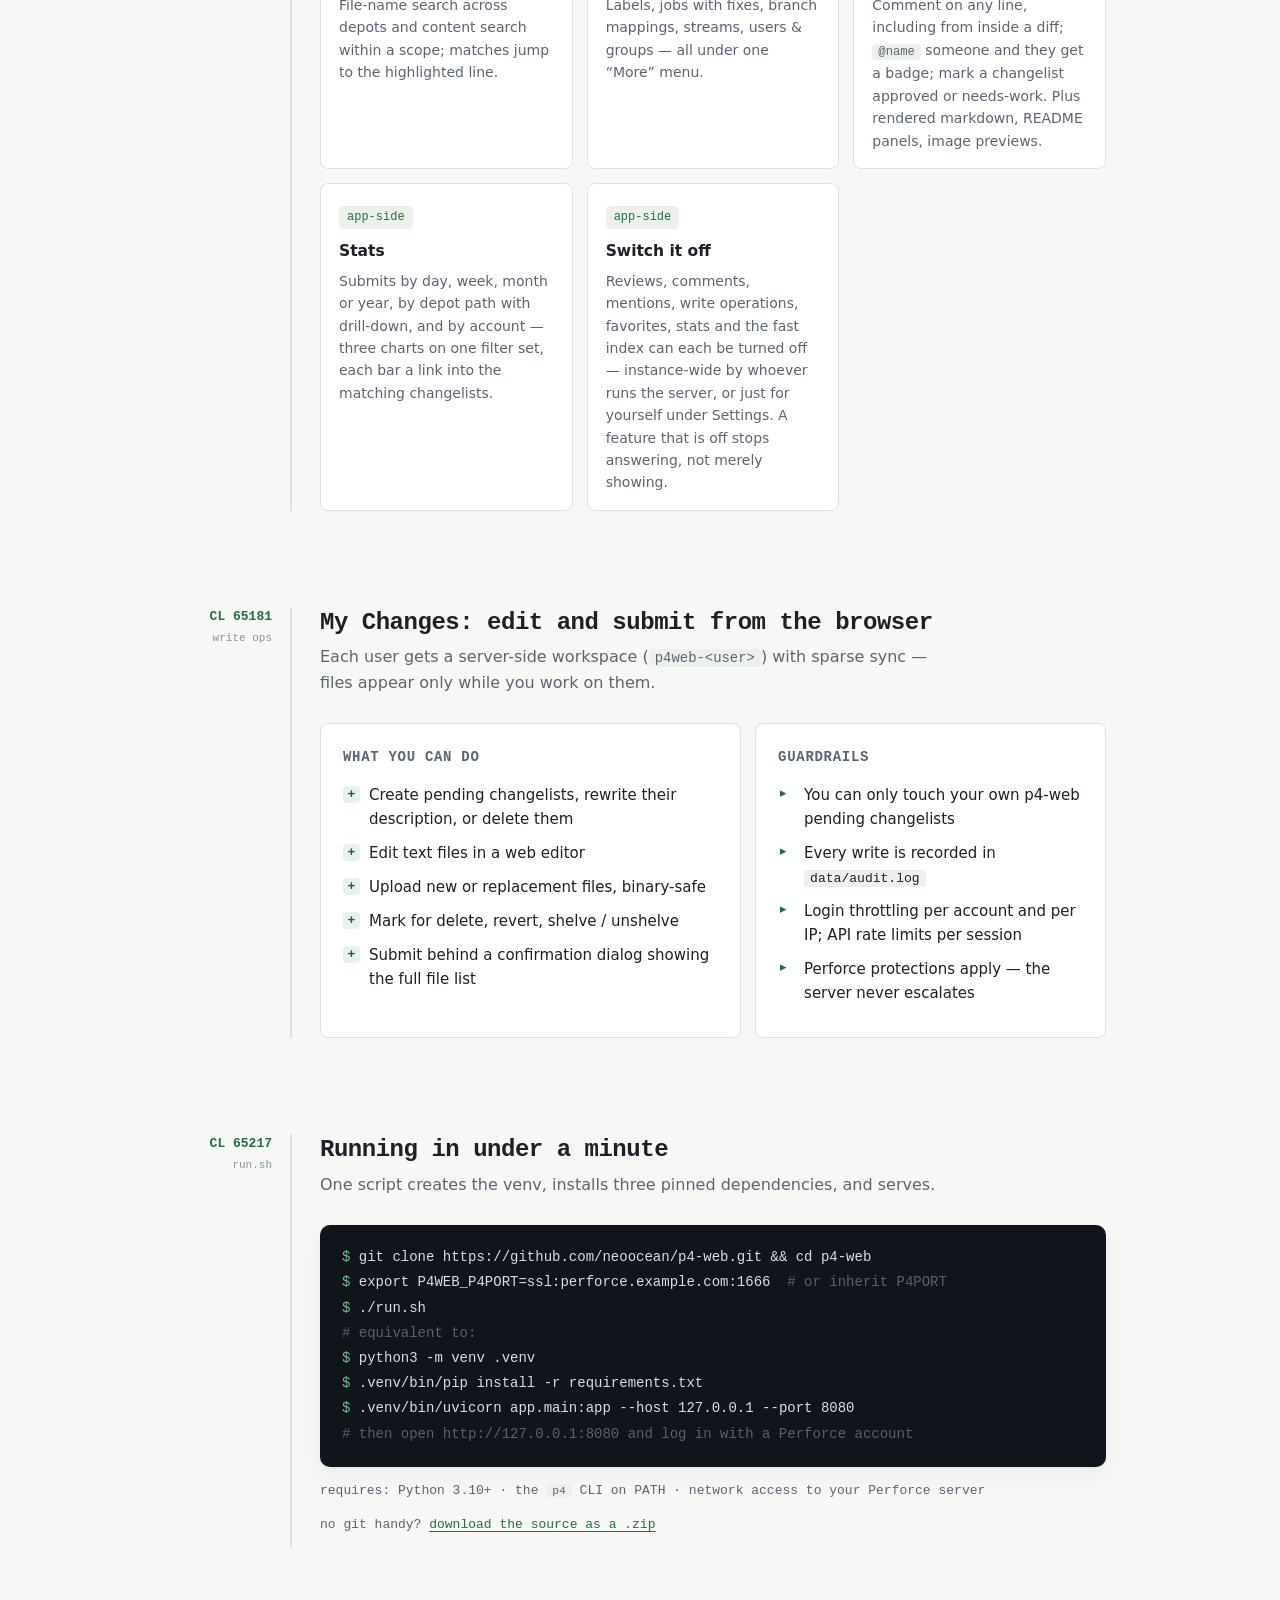
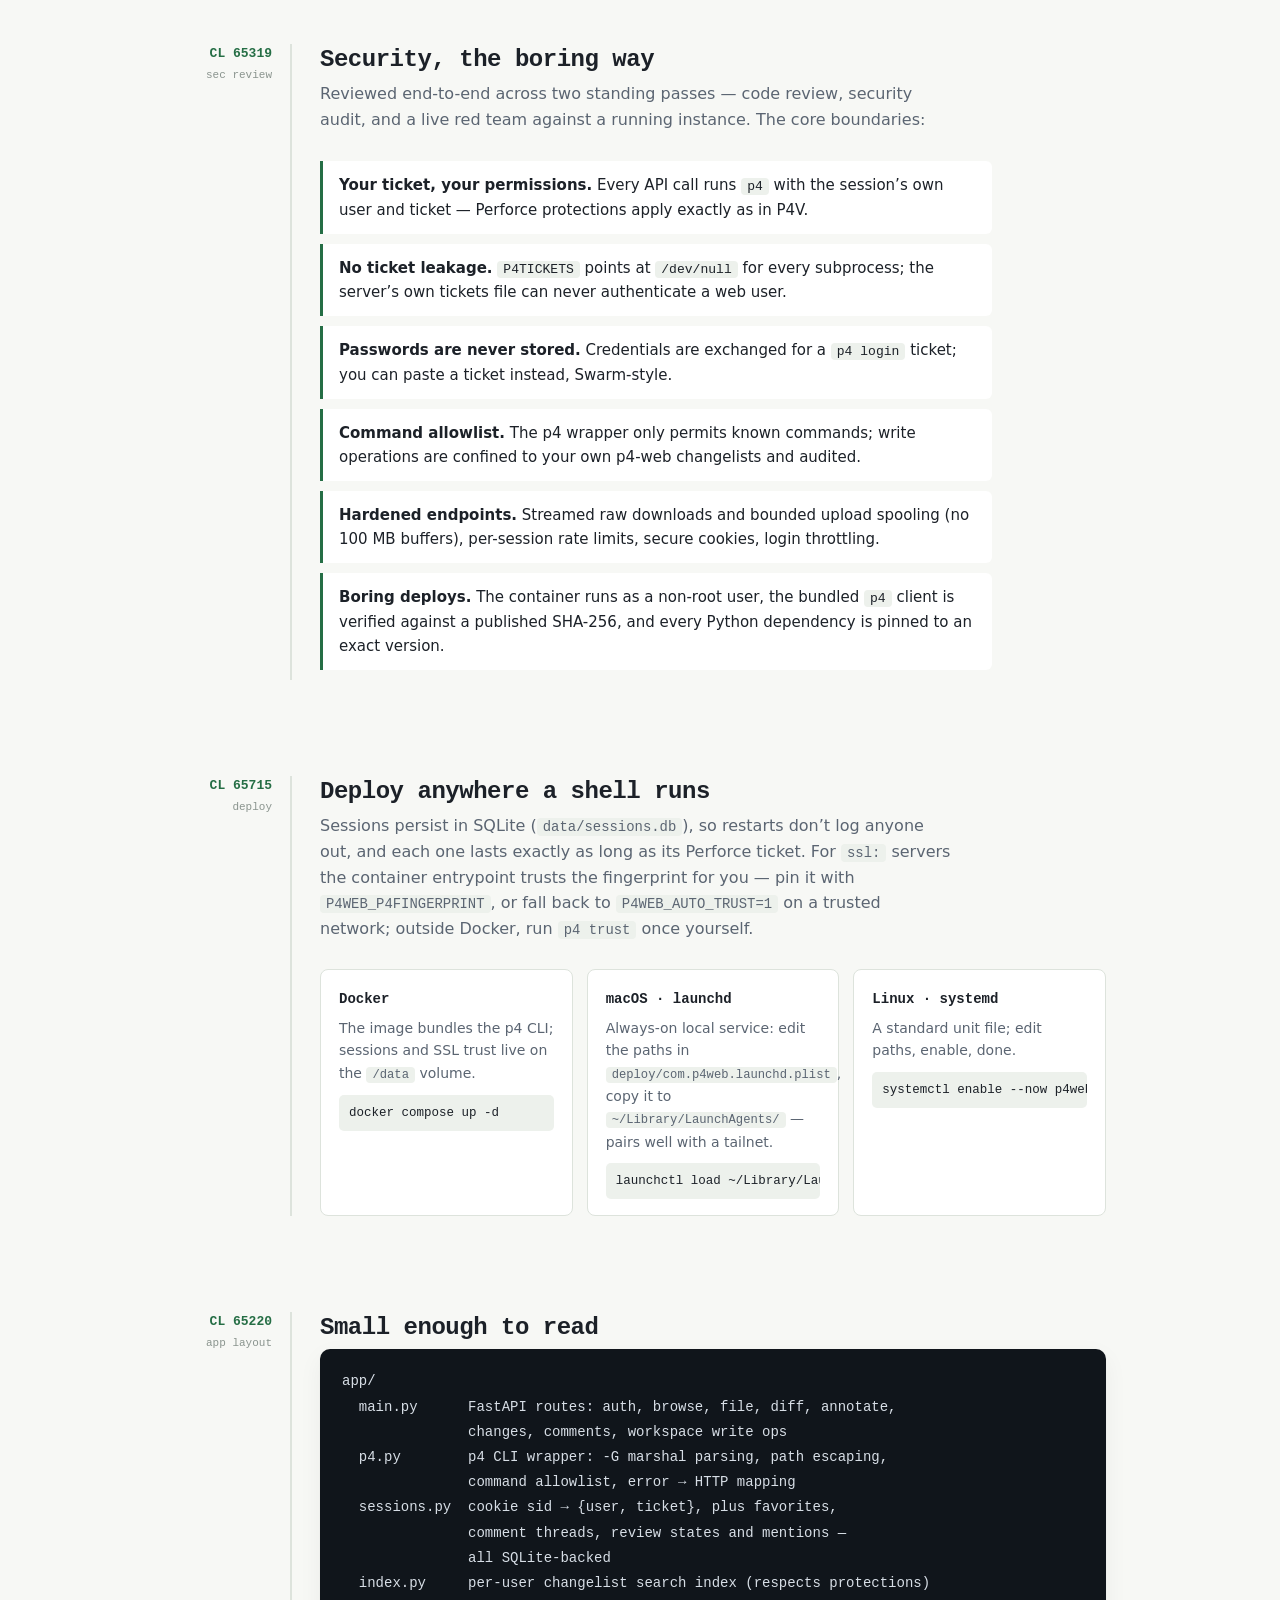
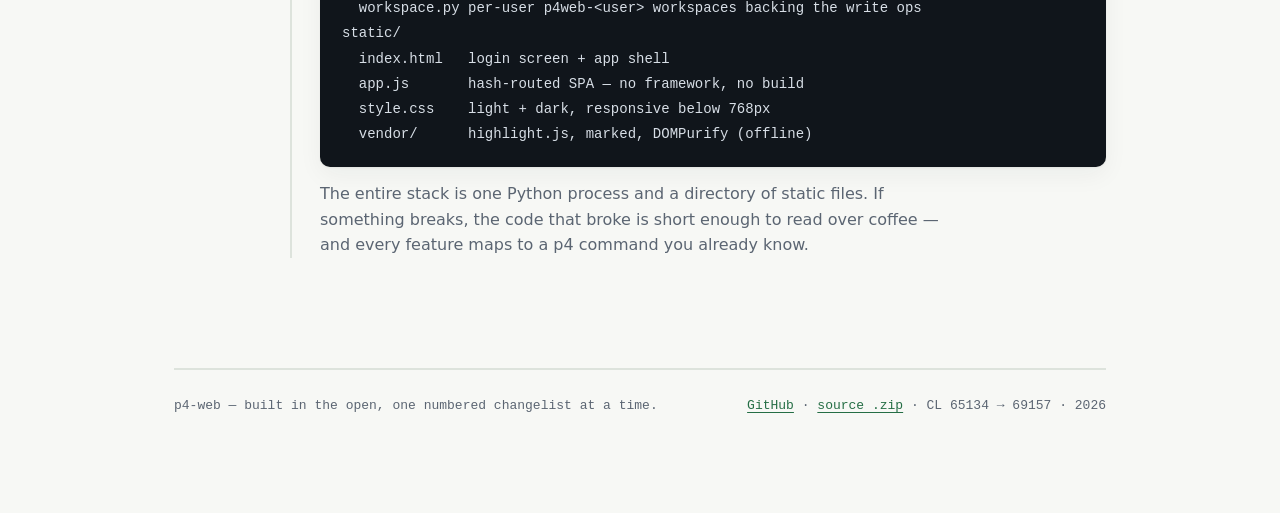
==== commit 5b8647bd: "Site: the landing page mentions stats (p4 CL 69161) The stats card, guide step and changelog went up" ====
--- a/docs/index.html
+++ b/docs/index.html
@@ -514,7 +514,8 @@
       <p class="lede">
         <strong>p4-web</strong> is a lightweight web UI for Perforce — a P4V / Swarm
         alternative sized for individuals and small teams. Browse, blame, diff,
-        search, review, and even <strong>edit &amp; submit</strong>, from one FastAPI
+        search, review, see where the work is going, and even
+        <strong>edit &amp; submit</strong>, from one FastAPI
         process that shells out to the <code>p4</code> CLI. No database server,
         no build step, no framework.
       </p>
@@ -543,7 +544,7 @@
 
   <section class="cl" id="read">
     <div class="gutter">
-      <div class="clno">CL 67389</div>
+      <div class="clno">CL 69156</div>
       <div class="clmeta">read-only core</div>
     </div>
     <div class="content">
@@ -691,7 +692,7 @@
 
   <footer>
     <span>p4-web — built in the open, one numbered changelist at a time.</span>
-    <span><a href="https://github.com/neoocean/p4-web">GitHub</a> · <a href="https://github.com/neoocean/p4-web/archive/refs/heads/main.zip">source .zip</a> · CL 65134 → 69156 · 2026</span>
+    <span><a href="https://github.com/neoocean/p4-web">GitHub</a> · <a href="https://github.com/neoocean/p4-web/archive/refs/heads/main.zip">source .zip</a> · CL 65134 → 69157 · 2026</span>
   </footer>
 
 </div>
